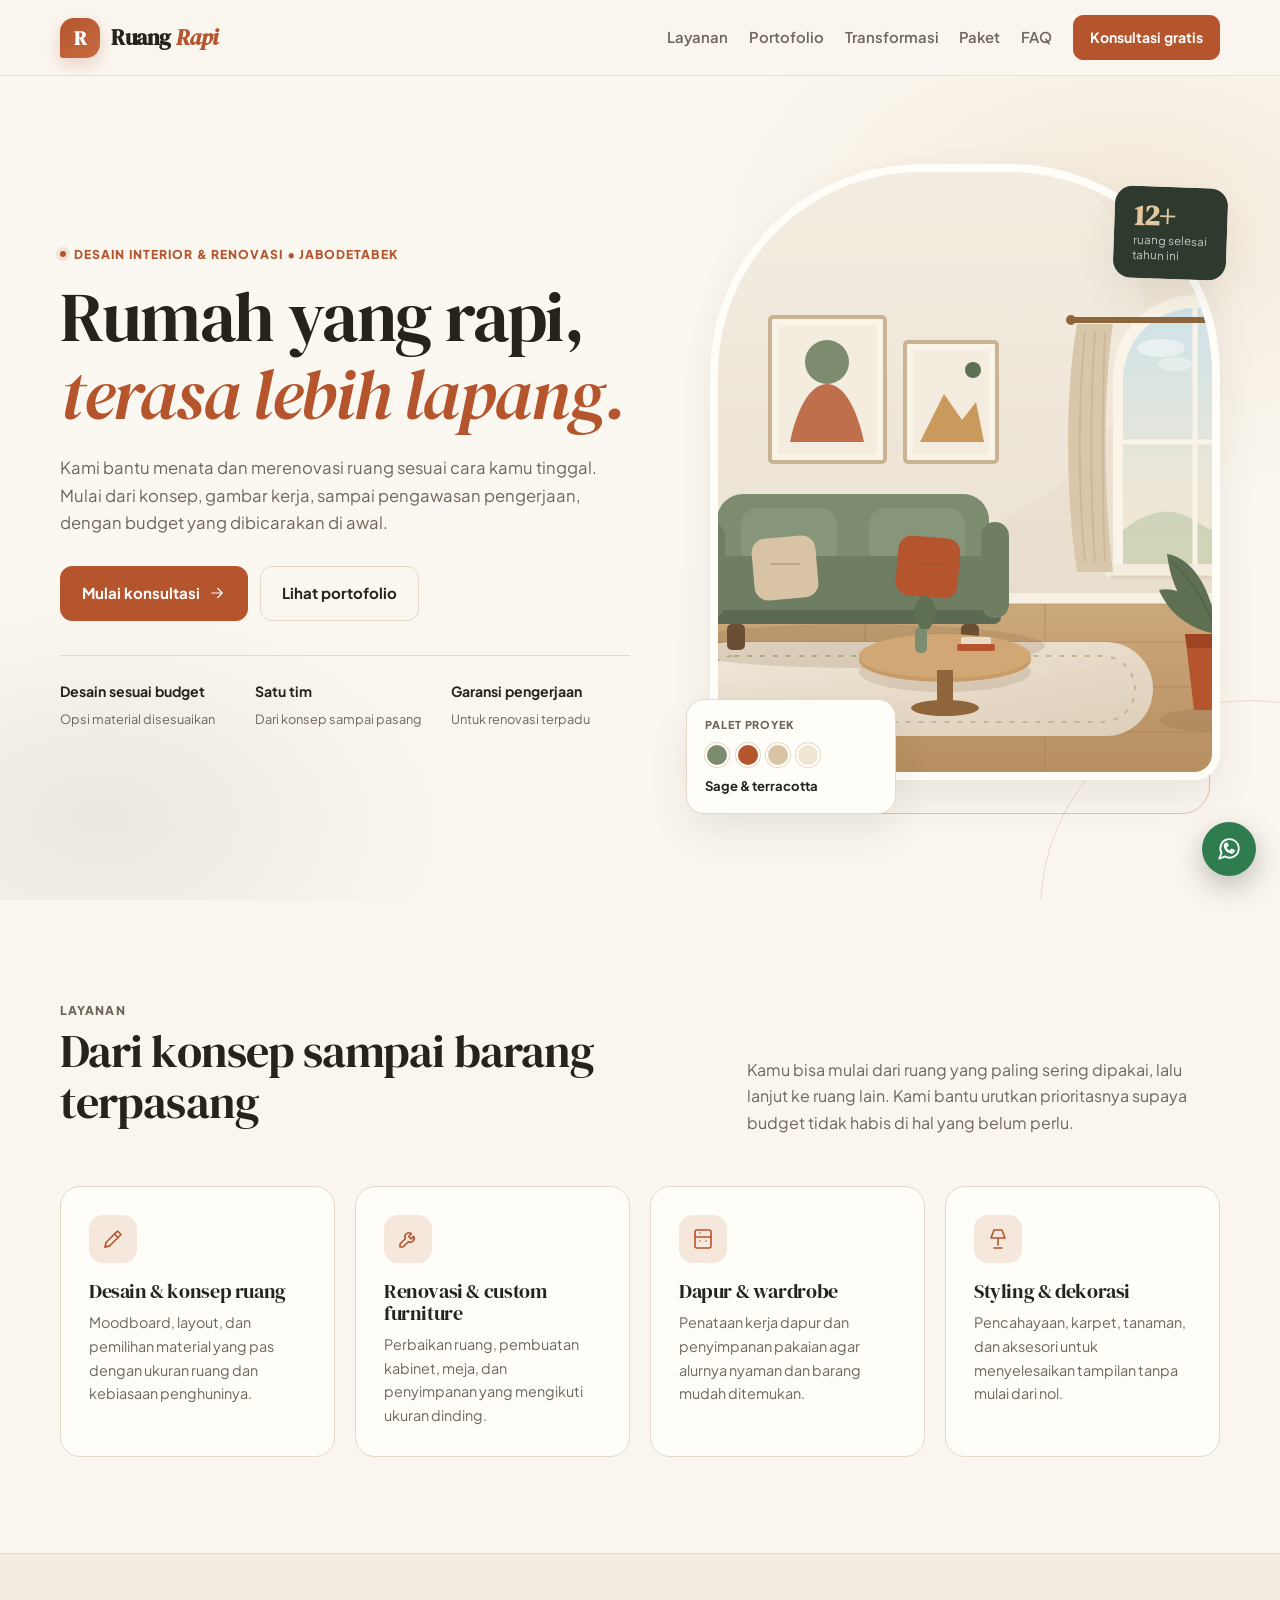
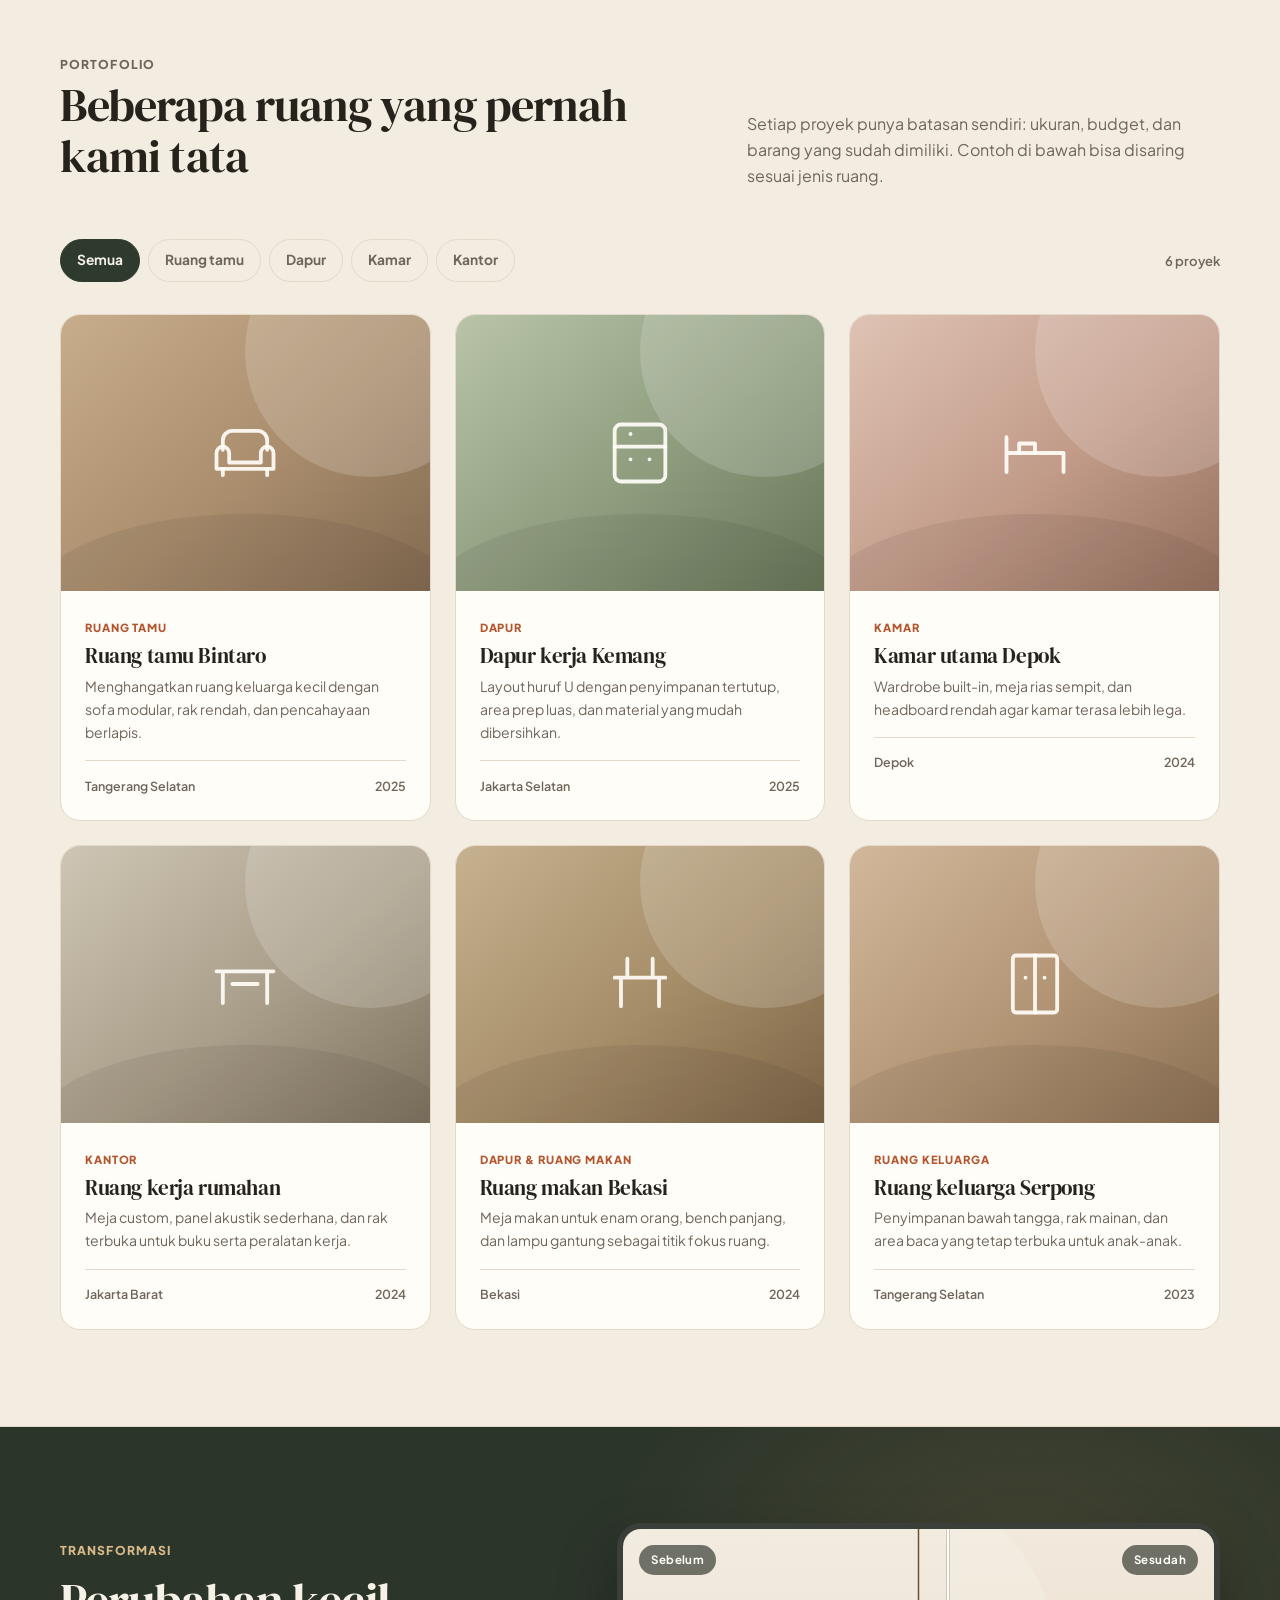
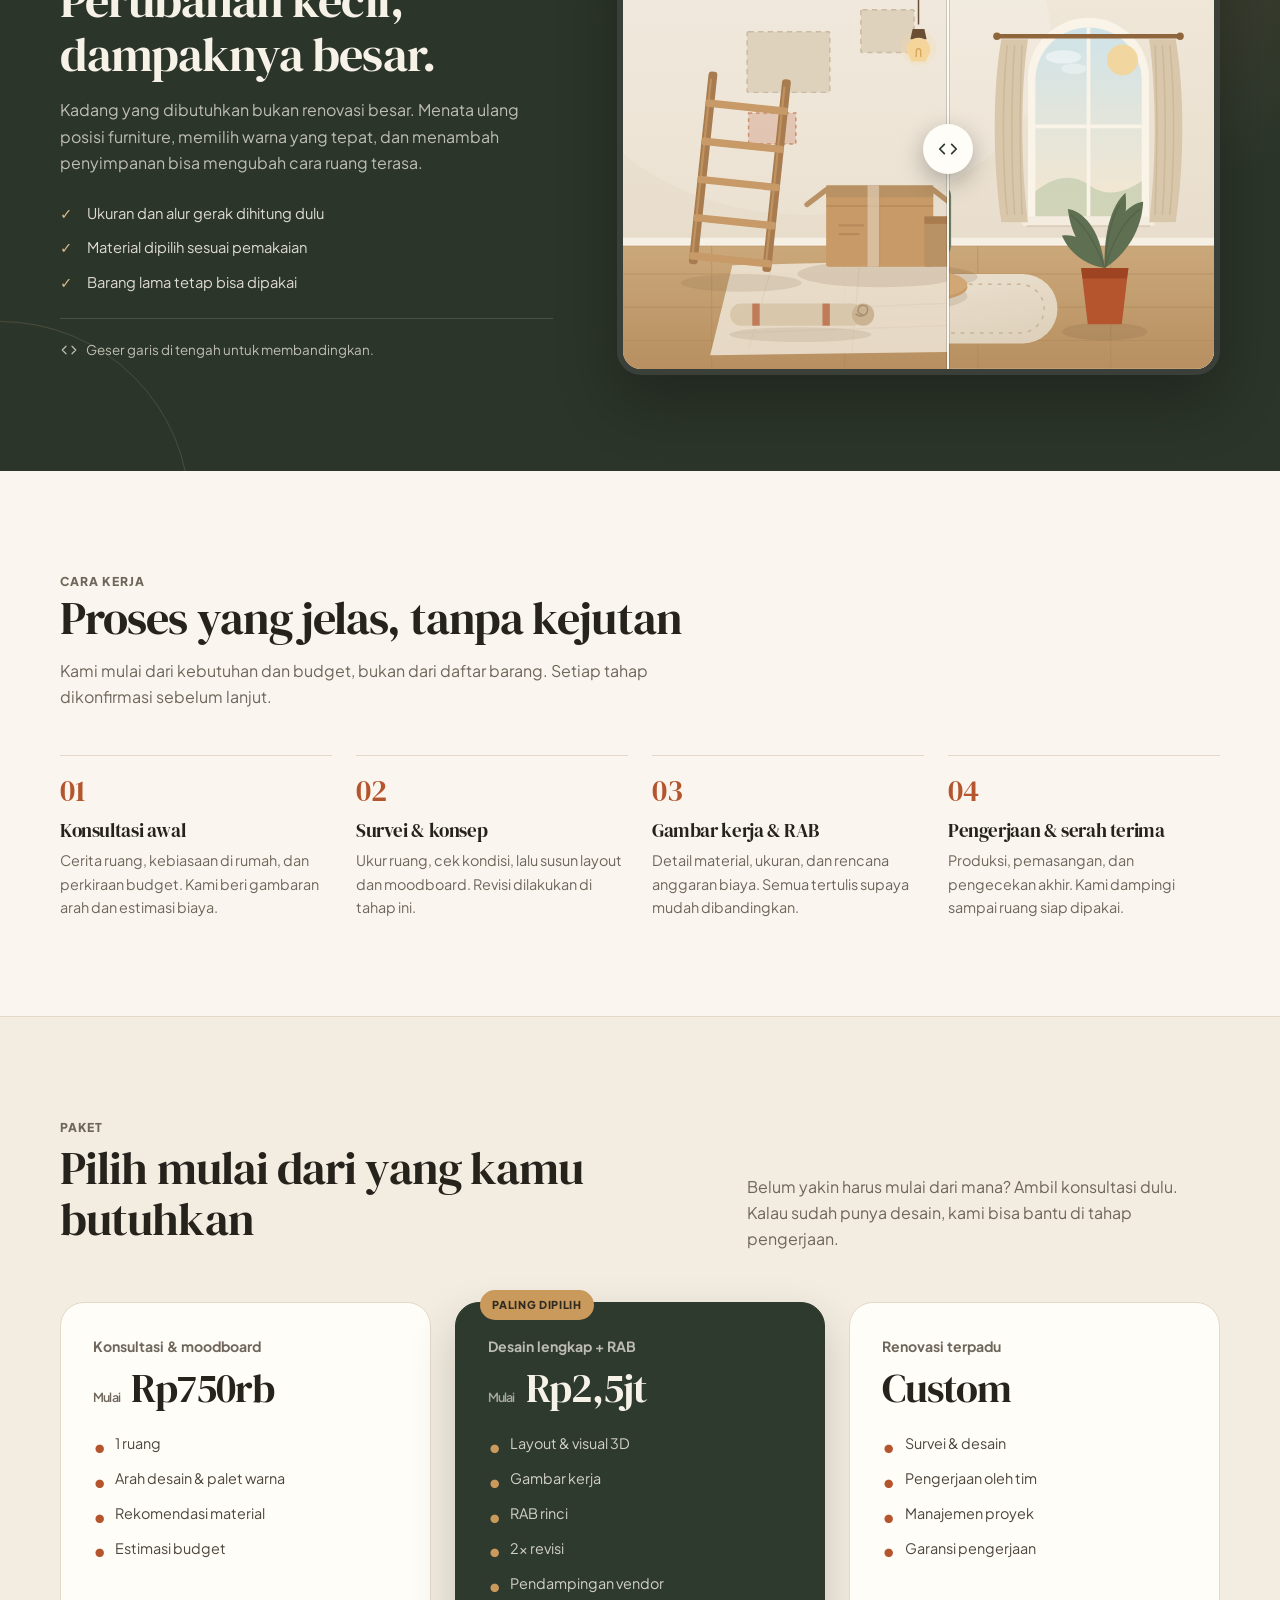
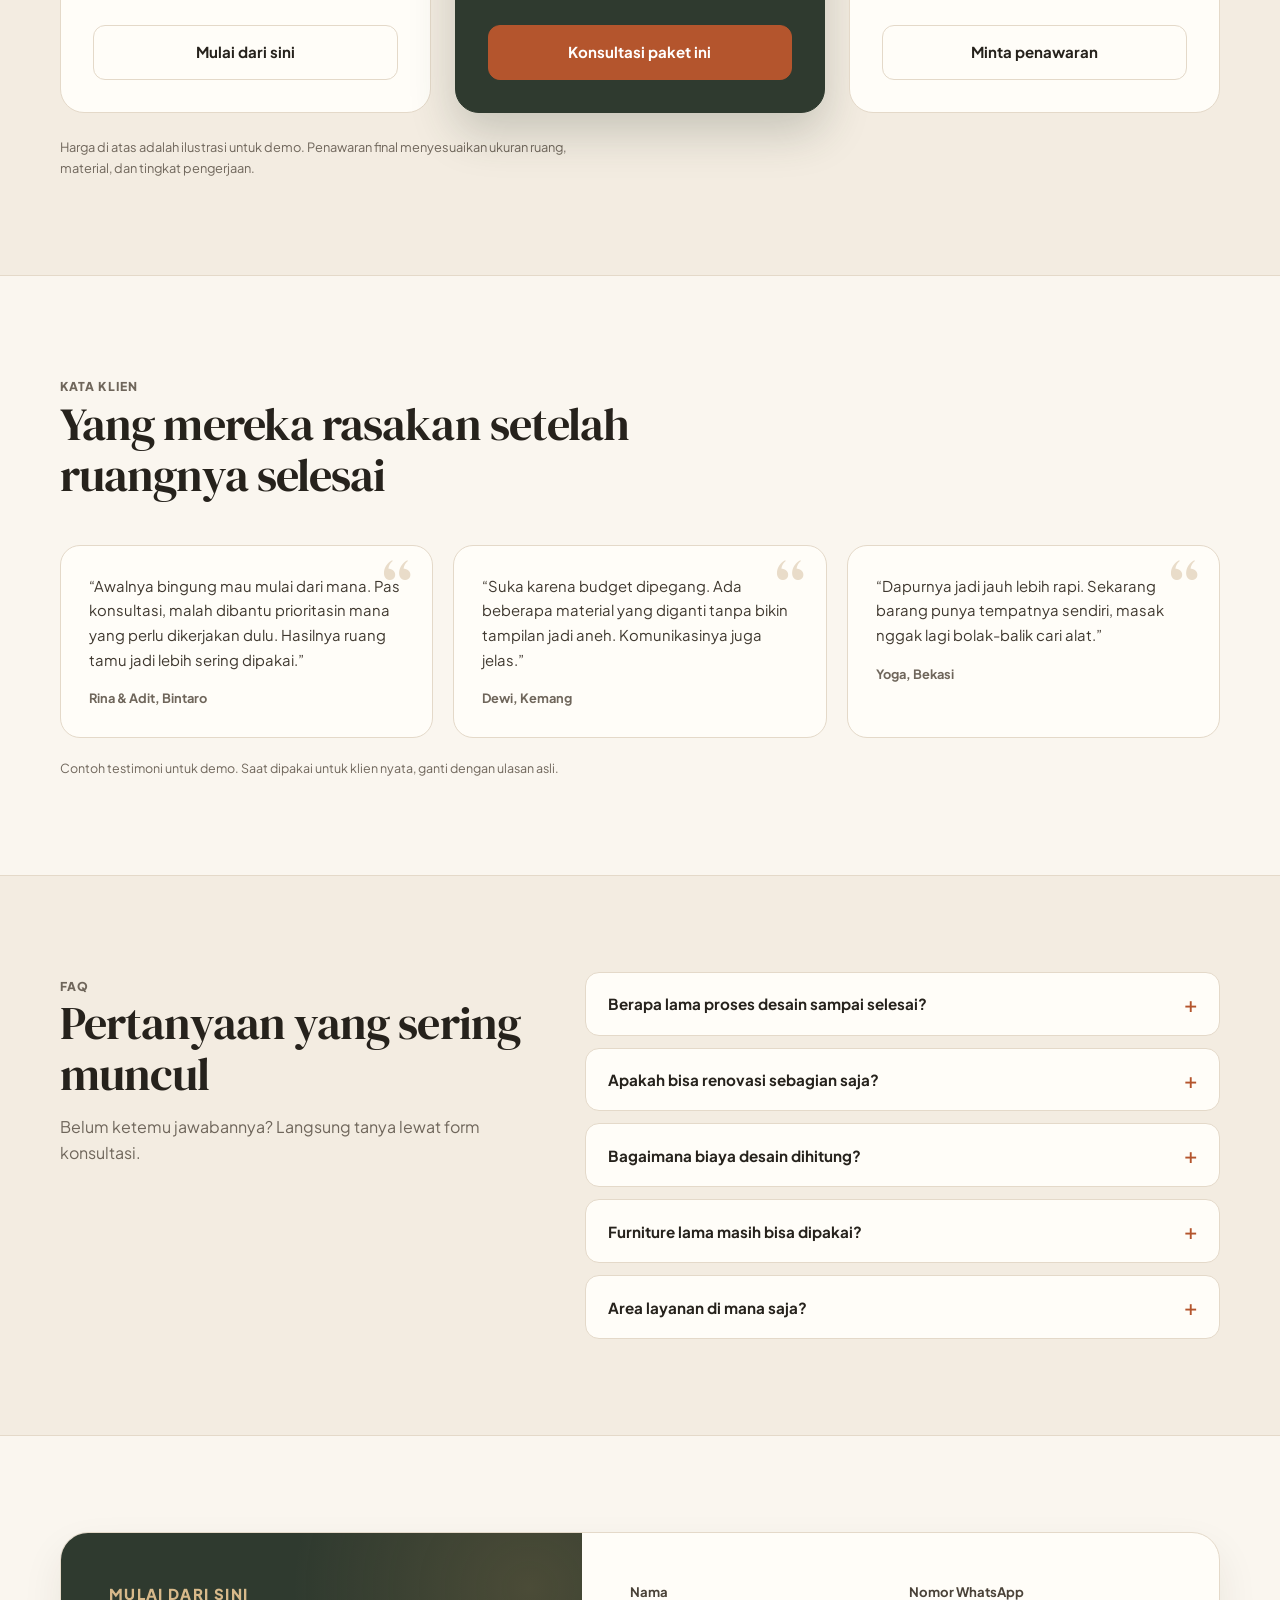
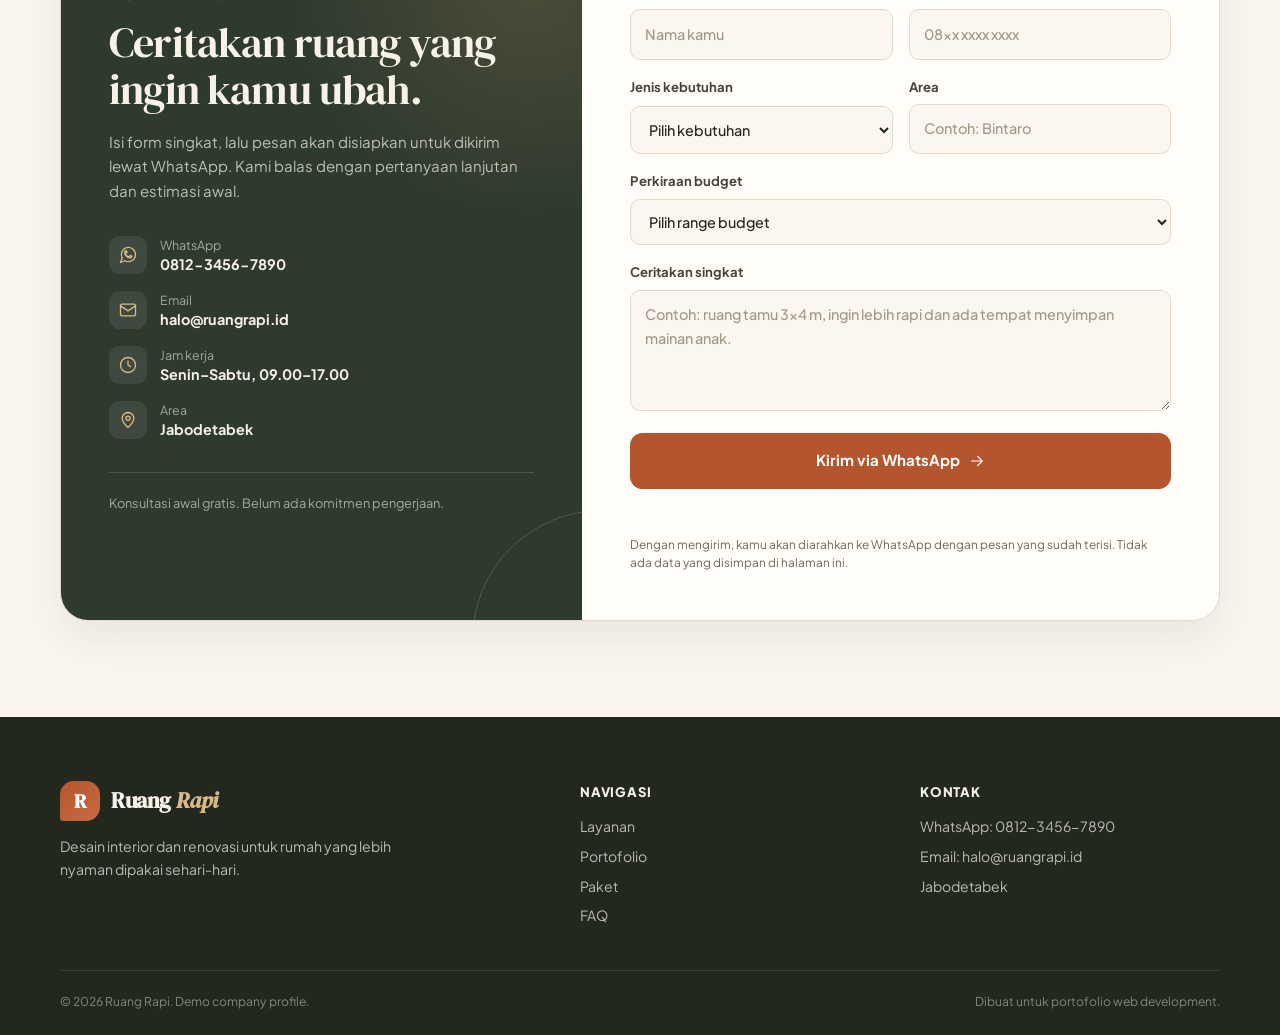
==== job2-web-landing-maintenance/workspace/demo-company-profile-ruang-rapi/index.html @ 632ae36e "Initial commit: job 1 & 2 workspace, demos, and cover assets" ====
<!DOCTYPE html>
<html lang="id">
<head>
  <meta charset="UTF-8">
  <meta name="viewport" content="width=device-width, initial-scale=1.0">
  <title>Ruang Rapi | Desain Interior & Renovasi Rumah</title>
  <meta name="description" content="Jasa desain interior dan renovasi rumah di Jabodetabek. Mulai dari konsep, gambar kerja, RAB, sampai pengerjaan dan styling. Konsultasi awal gratis.">
  <meta property="og:title" content="Ruang Rapi | Desain Interior & Renovasi">
  <meta property="og:description" content="Menata dan merenovasi ruang sesuai cara kamu tinggal. Konsultasi awal gratis.">
  <meta property="og:type" content="website">
  <meta name="theme-color" content="#faf6ef">
  <link rel="icon" href="assets/favicon.svg" type="image/svg+xml">
  <link rel="preconnect" href="https://fonts.googleapis.com">
  <link rel="preconnect" href="https://fonts.gstatic.com" crossorigin>
  <link href="https://fonts.googleapis.com/css2?family=DM+Serif+Display:ital@0;1&family=Plus+Jakarta+Sans:wght@400;500;600;700;800&display=swap" rel="stylesheet">
  <link rel="stylesheet" href="css/styles.css">
  <script>
    document.documentElement.classList.add('js');
    window.setTimeout(function () {
      if (!document.documentElement.classList.contains('reveal-ready')) {
        document.documentElement.classList.remove('js');
      }
    }, 3000);
  </script>
</head>
<body>
  <svg class="svg-sprite" xmlns="http://www.w3.org/2000/svg" aria-hidden="true">
    <symbol id="i-design" viewBox="0 0 24 24">
      <path d="M4 20l4.5-1L20 7.5 16.5 4 5 15.5 4 20z"/>
      <path d="M13.5 7l3.5 3.5M4 20l4.5-1"/>
    </symbol>
    <symbol id="i-renovate" viewBox="0 0 24 24">
      <path d="M14.7 6.3a4 4 0 0 0-5.4 5.4L4 17v3h3l5.3-5.3a4 4 0 0 0 5.4-5.4l-2.6 2.6-2.4-2.4 2.6-2.6z"/>
    </symbol>
    <symbol id="i-kitchen" viewBox="0 0 24 24">
      <rect x="4" y="3" width="16" height="18" rx="2"/>
      <path d="M4 10h16M9 6h.01M9 14h.01M15 14h.01"/>
    </symbol>
    <symbol id="i-styling" viewBox="0 0 24 24">
      <path d="M8 3h8l3 8H5l3-8zM12 11v7M8 21h8"/>
    </symbol>
    <symbol id="i-sofa" viewBox="0 0 24 24">
      <path d="M5 11V8a3 3 0 0 1 3-3h8a3 3 0 0 1 3 3v3"/>
      <path d="M3 12a2 2 0 0 1 4 0v3h10v-3a2 2 0 0 1 4 0v5H3v-5z"/>
      <path d="M5 17v2M19 17v2"/>
    </symbol>
    <symbol id="i-bed" viewBox="0 0 24 24">
      <path d="M3 18V7M3 12h18v6M21 18v-4"/>
      <path d="M7 12V9h5v3"/>
    </symbol>
    <symbol id="i-desk" viewBox="0 0 24 24">
      <path d="M3 8h18M5 8v10M19 8v10M8 12h8"/>
    </symbol>
    <symbol id="i-dining" viewBox="0 0 24 24">
      <path d="M4 10h16M6 10v9M18 10v9M8 4v6M16 4v6"/>
    </symbol>
    <symbol id="i-wardrobe" viewBox="0 0 24 24">
      <rect x="5" y="3" width="14" height="18" rx="1"/>
      <path d="M12 3v18M9 10h.01M15 10h.01"/>
    </symbol>
    <symbol id="i-arrow" viewBox="0 0 24 24">
      <path d="M5 12h14M13 6l6 6-6 6"/>
    </symbol>
    <symbol id="i-check" viewBox="0 0 24 24">
      <path d="M5 13l4 4L19 7"/>
    </symbol>
    <symbol id="i-wa" viewBox="0 0 24 24">
      <path d="M21 11.5a8.5 8.5 0 0 1-12.6 7.4L3 21l2.1-5.4A8.5 8.5 0 1 1 21 11.5z"/>
      <path d="M8.4 9.2c.4 2.6 2.4 4.6 5 5l1.2-1.7 2.1 1.1c-.5 1.5-1.6 2.1-3.1 1.7-2.7-.6-4.9-2.8-5.5-5.5-.4-1.5.2-2.6 1.7-3.1l1.1 2.1-1.7 1.2z"/>
    </symbol>
    <symbol id="i-mail" viewBox="0 0 24 24">
      <rect x="3" y="5" width="18" height="14" rx="2"/>
      <path d="M3 7l9 6 9-6"/>
    </symbol>
    <symbol id="i-clock" viewBox="0 0 24 24">
      <circle cx="12" cy="12" r="9"/>
      <path d="M12 7v5l3 2"/>
    </symbol>
    <symbol id="i-pin" viewBox="0 0 24 24">
      <path d="M12 21s7-6.2 7-11a7 7 0 1 0-14 0c0 4.8 7 11 7 11z"/>
      <circle cx="12" cy="10" r="2.5"/>
    </symbol>
    <symbol id="i-slider" viewBox="0 0 24 24">
      <path d="M8 7l-5 5 5 5M16 7l5 5-5 5"/>
    </symbol>
  </svg>

  <a class="skip-link" href="#beranda">Lewati ke konten</a>

  <header class="site-header">
    <div class="container nav">
      <a class="brand" href="#beranda" aria-label="Ruang Rapi">
        <span class="brand-mark">R</span>
        <span class="brand-name">Ruang <em>Rapi</em></span>
      </a>
      <button class="menu-toggle" aria-expanded="false" aria-controls="nav-menu" aria-label="Buka menu">
        <span></span><span></span><span></span>
      </button>
      <nav id="nav-menu" class="nav-menu">
        <a href="#layanan">Layanan</a>
        <a href="#portofolio">Portofolio</a>
        <a href="#transformasi">Transformasi</a>
        <a href="#paket">Paket</a>
        <a href="#faq">FAQ</a>
        <a class="btn btn-sm" href="#konsultasi">Konsultasi gratis</a>
      </nav>
    </div>
  </header>

  <main id="beranda">
    <section class="hero">
      <div class="container hero-grid">
        <div class="hero-copy reveal">
          <p class="eyebrow"><span class="dot"></span> Desain interior & renovasi • Jabodetabek</p>
          <h1>Rumah yang rapi,<br><em>terasa lebih lapang.</em></h1>
          <p class="lead">Kami bantu menata dan merenovasi ruang sesuai cara kamu tinggal. Mulai dari konsep, gambar kerja, sampai pengawasan pengerjaan, dengan budget yang dibicarakan di awal.</p>
          <div class="hero-actions">
            <a class="btn" href="#konsultasi">Mulai konsultasi <svg class="btn-icon" aria-hidden="true"><use href="#i-arrow"/></svg></a>
            <a class="btn btn-ghost" href="#portofolio">Lihat portofolio</a>
          </div>
          <ul class="trust-row">
            <li><strong>Desain sesuai budget</strong><span>Opsi material disesuaikan</span></li>
            <li><strong>Satu tim</strong><span>Dari konsep sampai pasang</span></li>
            <li><strong>Garansi pengerjaan</strong><span>Untuk renovasi terpadu</span></li>
          </ul>
        </div>

        <div class="hero-visual reveal">
          <div class="hero-frame">
            <img src="assets/after.svg" alt="Ilustrasi ruang tamu minimalis dengan sofa hijau, meja kayu, dan jendela lengkung" width="800" height="600">
          </div>
          <div class="swatch-card">
            <p class="mini-label">Palet proyek</p>
            <div class="swatches" aria-hidden="true">
              <span class="sw sw-sage"></span>
              <span class="sw sw-clay"></span>
              <span class="sw sw-sand"></span>
              <span class="sw sw-cream"></span>
            </div>
            <p class="swatch-name">Sage &amp; terracotta</p>
          </div>
          <div class="stat-card">
            <strong>12+</strong>
            <span>ruang selesai<br>tahun ini</span>
          </div>
        </div>
      </div>
    </section>

    <section id="layanan" class="section">
      <div class="container">
        <div class="section-head split">
          <div>
            <p class="eyebrow">Layanan</p>
            <h2>Dari konsep sampai barang terpasang</h2>
          </div>
          <p>Kamu bisa mulai dari ruang yang paling sering dipakai, lalu lanjut ke ruang lain. Kami bantu urutkan prioritasnya supaya budget tidak habis di hal yang belum perlu.</p>
        </div>
        <div class="cards-grid">
          <article class="card reveal">
            <span class="icon"><svg aria-hidden="true"><use href="#i-design"/></svg></span>
            <h3>Desain &amp; konsep ruang</h3>
            <p>Moodboard, layout, dan pemilihan material yang pas dengan ukuran ruang dan kebiasaan penghuninya.</p>
          </article>
          <article class="card reveal">
            <span class="icon"><svg aria-hidden="true"><use href="#i-renovate"/></svg></span>
            <h3>Renovasi &amp; custom furniture</h3>
            <p>Perbaikan ruang, pembuatan kabinet, meja, dan penyimpanan yang mengikuti ukuran dinding.</p>
          </article>
          <article class="card reveal">
            <span class="icon"><svg aria-hidden="true"><use href="#i-kitchen"/></svg></span>
            <h3>Dapur &amp; wardrobe</h3>
            <p>Penataan kerja dapur dan penyimpanan pakaian agar alurnya nyaman dan barang mudah ditemukan.</p>
          </article>
          <article class="card reveal">
            <span class="icon"><svg aria-hidden="true"><use href="#i-styling"/></svg></span>
            <h3>Styling &amp; dekorasi</h3>
            <p>Pencahayaan, karpet, tanaman, dan aksesori untuk menyelesaikan tampilan tanpa mulai dari nol.</p>
          </article>
        </div>
      </div>
    </section>

    <section id="portofolio" class="section section-alt">
      <div class="container">
        <div class="section-head split">
          <div>
            <p class="eyebrow">Portofolio</p>
            <h2>Beberapa ruang yang pernah kami tata</h2>
          </div>
          <p>Setiap proyek punya batasan sendiri: ukuran, budget, dan barang yang sudah dimiliki. Contoh di bawah bisa disaring sesuai jenis ruang.</p>
        </div>

        <div class="filter-row" role="group" aria-label="Filter portofolio">
          <div class="filter-buttons">
            <button class="filter-btn is-active" type="button" data-filter="all" aria-pressed="true">Semua</button>
            <button class="filter-btn" type="button" data-filter="tamu" aria-pressed="false">Ruang tamu</button>
            <button class="filter-btn" type="button" data-filter="dapur" aria-pressed="false">Dapur</button>
            <button class="filter-btn" type="button" data-filter="kamar" aria-pressed="false">Kamar</button>
            <button class="filter-btn" type="button" data-filter="kantor" aria-pressed="false">Kantor</button>
          </div>
          <span class="filter-count" aria-live="polite">6 proyek</span>
        </div>

        <div class="project-grid" id="project-grid">
          <article class="project reveal" data-category="tamu">
            <div class="project-media thumb-tamu">
              <svg class="project-icon" aria-hidden="true"><use href="#i-sofa"/></svg>
            </div>
            <div class="project-body">
              <span class="project-tag">Ruang tamu</span>
              <h3>Ruang tamu Bintaro</h3>
              <p>Menghangatkan ruang keluarga kecil dengan sofa modular, rak rendah, dan pencahayaan berlapis.</p>
              <div class="project-meta"><span>Tangerang Selatan</span><span>2025</span></div>
            </div>
          </article>

          <article class="project reveal" data-category="dapur">
            <div class="project-media thumb-dapur">
              <svg class="project-icon" aria-hidden="true"><use href="#i-kitchen"/></svg>
            </div>
            <div class="project-body">
              <span class="project-tag">Dapur</span>
              <h3>Dapur kerja Kemang</h3>
              <p>Layout huruf U dengan penyimpanan tertutup, area prep luas, dan material yang mudah dibersihkan.</p>
              <div class="project-meta"><span>Jakarta Selatan</span><span>2025</span></div>
            </div>
          </article>

          <article class="project reveal" data-category="kamar">
            <div class="project-media thumb-kamar">
              <svg class="project-icon" aria-hidden="true"><use href="#i-bed"/></svg>
            </div>
            <div class="project-body">
              <span class="project-tag">Kamar</span>
              <h3>Kamar utama Depok</h3>
              <p>Wardrobe built-in, meja rias sempit, dan headboard rendah agar kamar terasa lebih lega.</p>
              <div class="project-meta"><span>Depok</span><span>2024</span></div>
            </div>
          </article>

          <article class="project reveal" data-category="kantor">
            <div class="project-media thumb-kantor">
              <svg class="project-icon" aria-hidden="true"><use href="#i-desk"/></svg>
            </div>
            <div class="project-body">
              <span class="project-tag">Kantor</span>
              <h3>Ruang kerja rumahan</h3>
              <p>Meja custom, panel akustik sederhana, dan rak terbuka untuk buku serta peralatan kerja.</p>
              <div class="project-meta"><span>Jakarta Barat</span><span>2024</span></div>
            </div>
          </article>

          <article class="project reveal" data-category="dapur">
            <div class="project-media thumb-dapur-alt">
              <svg class="project-icon" aria-hidden="true"><use href="#i-dining"/></svg>
            </div>
            <div class="project-body">
              <span class="project-tag">Dapur &amp; ruang makan</span>
              <h3>Ruang makan Bekasi</h3>
              <p>Meja makan untuk enam orang, bench panjang, dan lampu gantung sebagai titik fokus ruang.</p>
              <div class="project-meta"><span>Bekasi</span><span>2024</span></div>
            </div>
          </article>

          <article class="project reveal" data-category="tamu">
            <div class="project-media thumb-tamu-alt">
              <svg class="project-icon" aria-hidden="true"><use href="#i-wardrobe"/></svg>
            </div>
            <div class="project-body">
              <span class="project-tag">Ruang keluarga</span>
              <h3>Ruang keluarga Serpong</h3>
              <p>Penyimpanan bawah tangga, rak mainan, dan area baca yang tetap terbuka untuk anak-anak.</p>
              <div class="project-meta"><span>Tangerang Selatan</span><span>2023</span></div>
            </div>
          </article>
        </div>
      </div>
    </section>

    <section id="transformasi" class="section section-dark">
      <div class="container ba-grid">
        <div class="ba-copy reveal">
          <p class="eyebrow light">Transformasi</p>
          <h2>Perubahan kecil,<br>dampaknya besar.</h2>
          <p>Kadang yang dibutuhkan bukan renovasi besar. Menata ulang posisi furniture, memilih warna yang tepat, dan menambah penyimpanan bisa mengubah cara ruang terasa.</p>
          <ul class="check-list">
            <li>Ukuran dan alur gerak dihitung dulu</li>
            <li>Material dipilih sesuai pemakaian</li>
            <li>Barang lama tetap bisa dipakai</li>
          </ul>
          <p class="ba-hint"><svg aria-hidden="true"><use href="#i-slider"/></svg> Geser garis di tengah untuk membandingkan.</p>
        </div>

        <div class="ba-slider reveal" id="ba-slider" style="--pos: 55%;">
          <img class="ba-img" src="assets/before.svg" alt="Ruang sebelum ditata: dinding belum rapi, ada tangga dan kardus" width="800" height="600">
          <img class="ba-img ba-after" src="assets/after.svg" alt="Ruang setelah ditata: sofa hijau, meja kayu, tanaman, dan dekorasi dinding" width="800" height="600">
          <span class="ba-tag ba-tag-before">Sebelum</span>
          <span class="ba-tag ba-tag-after">Sesudah</span>
          <span class="ba-line" aria-hidden="true"></span>
          <button class="ba-handle" id="ba-handle" type="button" role="slider" aria-label="Perbandingan sebelum dan sesudah" aria-orientation="horizontal" aria-valuemin="0" aria-valuemax="100" aria-valuenow="55" aria-valuetext="Menampilkan 55% bagian sesudah">
            <svg aria-hidden="true"><use href="#i-slider"/></svg>
          </button>
        </div>
      </div>
    </section>

    <section id="proses" class="section">
      <div class="container">
        <div class="section-head">
          <p class="eyebrow">Cara kerja</p>
          <h2>Proses yang jelas, tanpa kejutan</h2>
          <p>Kami mulai dari kebutuhan dan budget, bukan dari daftar barang. Setiap tahap dikonfirmasi sebelum lanjut.</p>
        </div>
        <div class="steps">
          <div class="step reveal">
            <span class="step-num">01</span>
            <h3>Konsultasi awal</h3>
            <p>Cerita ruang, kebiasaan di rumah, dan perkiraan budget. Kami beri gambaran arah dan estimasi biaya.</p>
          </div>
          <div class="step reveal">
            <span class="step-num">02</span>
            <h3>Survei &amp; konsep</h3>
            <p>Ukur ruang, cek kondisi, lalu susun layout dan moodboard. Revisi dilakukan di tahap ini.</p>
          </div>
          <div class="step reveal">
            <span class="step-num">03</span>
            <h3>Gambar kerja &amp; RAB</h3>
            <p>Detail material, ukuran, dan rencana anggaran biaya. Semua tertulis supaya mudah dibandingkan.</p>
          </div>
          <div class="step reveal">
            <span class="step-num">04</span>
            <h3>Pengerjaan &amp; serah terima</h3>
            <p>Produksi, pemasangan, dan pengecekan akhir. Kami dampingi sampai ruang siap dipakai.</p>
          </div>
        </div>
      </div>
    </section>

    <section id="paket" class="section section-alt">
      <div class="container">
        <div class="section-head split">
          <div>
            <p class="eyebrow">Paket</p>
            <h2>Pilih mulai dari yang kamu butuhkan</h2>
          </div>
          <p>Belum yakin harus mulai dari mana? Ambil konsultasi dulu. Kalau sudah punya desain, kami bisa bantu di tahap pengerjaan.</p>
        </div>
        <div class="pricing-grid">
          <article class="price-card reveal">
            <p class="price-name">Konsultasi &amp; moodboard</p>
            <p class="price"><span>Mulai</span> Rp750rb</p>
            <ul>
              <li>1 ruang</li>
              <li>Arah desain &amp; palet warna</li>
              <li>Rekomendasi material</li>
              <li>Estimasi budget</li>
            </ul>
            <a class="btn btn-ghost btn-block" href="#konsultasi">Mulai dari sini</a>
          </article>

          <article class="price-card featured reveal">
            <p class="badge">Paling dipilih</p>
            <p class="price-name">Desain lengkap + RAB</p>
            <p class="price"><span>Mulai</span> Rp2,5jt</p>
            <ul>
              <li>Layout &amp; visual 3D</li>
              <li>Gambar kerja</li>
              <li>RAB rinci</li>
              <li>2x revisi</li>
              <li>Pendampingan vendor</li>
            </ul>
            <a class="btn btn-block" href="#konsultasi">Konsultasi paket ini</a>
          </article>

          <article class="price-card reveal">
            <p class="price-name">Renovasi terpadu</p>
            <p class="price">Custom</p>
            <ul>
              <li>Survei &amp; desain</li>
              <li>Pengerjaan oleh tim</li>
              <li>Manajemen proyek</li>
              <li>Garansi pengerjaan</li>
            </ul>
            <a class="btn btn-ghost btn-block" href="#konsultasi">Minta penawaran</a>
          </article>
        </div>
        <p class="pricing-note">Harga di atas adalah ilustrasi untuk demo. Penawaran final menyesuaikan ukuran ruang, material, dan tingkat pengerjaan.</p>
      </div>
    </section>

    <section class="section">
      <div class="container">
        <div class="section-head">
          <p class="eyebrow">Kata klien</p>
          <h2>Yang mereka rasakan setelah ruangnya selesai</h2>
        </div>
        <div class="quotes">
          <blockquote class="quote reveal">
            <p>“Awalnya bingung mau mulai dari mana. Pas konsultasi, malah dibantu prioritasin mana yang perlu dikerjakan dulu. Hasilnya ruang tamu jadi lebih sering dipakai.”</p>
            <footer>Rina &amp; Adit, Bintaro</footer>
          </blockquote>
          <blockquote class="quote reveal">
            <p>“Suka karena budget dipegang. Ada beberapa material yang diganti tanpa bikin tampilan jadi aneh. Komunikasinya juga jelas.”</p>
            <footer>Dewi, Kemang</footer>
          </blockquote>
          <blockquote class="quote reveal">
            <p>“Dapurnya jadi jauh lebih rapi. Sekarang barang punya tempatnya sendiri, masak nggak lagi bolak-balik cari alat.”</p>
            <footer>Yoga, Bekasi</footer>
          </blockquote>
        </div>
        <p class="demo-note">Contoh testimoni untuk demo. Saat dipakai untuk klien nyata, ganti dengan ulasan asli.</p>
      </div>
    </section>

    <section id="faq" class="section section-alt">
      <div class="container faq-layout">
        <div class="section-head left">
          <p class="eyebrow">FAQ</p>
          <h2>Pertanyaan yang sering muncul</h2>
          <p>Belum ketemu jawabannya? Langsung tanya lewat form konsultasi.</p>
        </div>
        <div class="faq-list">
          <details class="faq-item">
            <summary>Berapa lama proses desain sampai selesai?</summary>
            <p>Untuk satu ruang, konsep dan moodboard biasanya 5–7 hari kerja. Gambar kerja dan RAB sekitar 2–3 minggu, tergantung kompleksitas dan kecepatan revisi.</p>
          </details>
          <details class="faq-item">
            <summary>Apakah bisa renovasi sebagian saja?</summary>
            <p>Bisa. Banyak klien mulai dari satu ruang atau satu area, misalnya dapur atau kamar utama. Kami bantu batasi scope supaya pengerjaan tetap terkendali.</p>
          </details>
          <details class="faq-item">
            <summary>Bagaimana biaya desain dihitung?</summary>
            <p>Untuk demo ini, paket desain dimulai dari harga tetap per ruang. Untuk proyek renovasi, penawaran dihitung dari volume pekerjaan dan material yang dipilih.</p>
          </details>
          <details class="faq-item">
            <summary>Furniture lama masih bisa dipakai?</summary>
            <p>Bisa. Kami akan cek ukuran dan kondisinya. Kalau masih layak, barang lama bisa jadi bagian dari desain atau dipindahkan ke ruang lain.</p>
          </details>
          <details class="faq-item">
            <summary>Area layanan di mana saja?</summary>
            <p>Untuk demo: Jabodetabek. Untuk proyek di luar area tersebut, bisa didiskusikan tergantung ukuran dan jadwal pengerjaan.</p>
          </details>
        </div>
      </div>
    </section>

    <section id="konsultasi" class="section">
      <div class="container">
        <div class="contact-card">
          <div class="contact-info">
            <p class="eyebrow light">Mulai dari sini</p>
            <h2>Ceritakan ruang yang ingin kamu ubah.</h2>
            <p>Isi form singkat, lalu pesan akan disiapkan untuk dikirim lewat WhatsApp. Kami balas dengan pertanyaan lanjutan dan estimasi awal.</p>
            <ul class="contact-list">
              <li><svg aria-hidden="true"><use href="#i-wa"/></svg><span>WhatsApp<br><strong>0812-3456-7890</strong></span></li>
              <li><svg aria-hidden="true"><use href="#i-mail"/></svg><span>Email<br><strong>halo@ruangrapi.id</strong></span></li>
              <li><svg aria-hidden="true"><use href="#i-clock"/></svg><span>Jam kerja<br><strong>Senin–Sabtu, 09.00–17.00</strong></span></li>
              <li><svg aria-hidden="true"><use href="#i-pin"/></svg><span>Area<br><strong>Jabodetabek</strong></span></li>
            </ul>
            <p class="contact-promise">Konsultasi awal gratis. Belum ada komitmen pengerjaan.</p>
          </div>

          <form class="contact-form" id="consult-form">
            <div class="form-row">
              <label>Nama
                <input type="text" name="nama" placeholder="Nama kamu" autocomplete="name" required>
              </label>
              <label>Nomor WhatsApp
                <input type="tel" name="wa" placeholder="08xx xxxx xxxx" autocomplete="tel" inputmode="tel" required>
              </label>
            </div>
            <div class="form-row">
              <label>Jenis kebutuhan
                <select name="layanan" required>
                  <option value="">Pilih kebutuhan</option>
                  <option>Desain &amp; konsep ruang</option>
                  <option>Renovasi &amp; custom furniture</option>
                  <option>Dapur &amp; wardrobe</option>
                  <option>Styling &amp; dekorasi</option>
                  <option>Belum tahu, mau konsultasi dulu</option>
                </select>
              </label>
              <label>Area
                <input type="text" name="area" placeholder="Contoh: Bintaro" required>
              </label>
            </div>
            <label>Perkiraan budget
              <select name="budget">
                <option value="">Pilih range budget</option>
                <option>Di bawah Rp 5 juta</option>
                <option>Rp 5–15 juta</option>
                <option>Rp 15–30 juta</option>
                <option>Di atas Rp 30 juta</option>
                <option>Belum ditentukan</option>
              </select>
            </label>
            <label>Ceritakan singkat
              <textarea name="pesan" rows="4" placeholder="Contoh: ruang tamu 3x4 m, ingin lebih rapi dan ada tempat menyimpan mainan anak."></textarea>
            </label>
            <button class="btn btn-block" type="submit">Kirim via WhatsApp <svg class="btn-icon" aria-hidden="true"><use href="#i-arrow"/></svg></button>
            <p class="form-status" id="form-status" role="status" aria-live="polite"></p>
            <p class="form-note">Dengan mengirim, kamu akan diarahkan ke WhatsApp dengan pesan yang sudah terisi. Tidak ada data yang disimpan di halaman ini.</p>
          </form>
        </div>
      </div>
    </section>
  </main>

  <footer class="site-footer">
    <div class="container footer-grid">
      <div>
        <a class="brand footer-brand" href="#beranda">
          <span class="brand-mark">R</span>
          <span class="brand-name">Ruang <em>Rapi</em></span>
        </a>
        <p>Desain interior dan renovasi untuk rumah yang lebih nyaman dipakai sehari-hari.</p>
      </div>
      <div>
        <p class="footer-title">Navigasi</p>
        <a href="#layanan">Layanan</a>
        <a href="#portofolio">Portofolio</a>
        <a href="#paket">Paket</a>
        <a href="#faq">FAQ</a>
      </div>
      <div>
        <p class="footer-title">Kontak</p>
        <p>WhatsApp: 0812-3456-7890</p>
        <p>Email: halo@ruangrapi.id</p>
        <p>Jabodetabek</p>
      </div>
    </div>
    <div class="container footer-bottom">
      <p>© 2026 Ruang Rapi. Demo company profile.</p>
      <p>Dibuat untuk portofolio web development.</p>
    </div>
  </footer>

  <a class="wa-float" href="https://wa.me/6281234567890?text=Halo%20Ruang%20Rapi%2C%20saya%20ingin%20konsultasi%20soal%20ruang%20di%20rumah." target="_blank" rel="noopener" aria-label="Chat WhatsApp Ruang Rapi">
    <svg aria-hidden="true"><use href="#i-wa"/></svg>
  </a>

  <script src="js/main.js"></script>
</body>
</html>
---- job2-web-landing-maintenance/workspace/demo-company-profile-ruang-rapi/css/styles.css ----
:root {
  --bg: #faf6ef;
  --bg-alt: #f3ece1;
  --surface: #fffdf8;
  --surface-2: #fbf7f0;
  --ink: #26221c;
  --muted: #6f665b;
  --line: #e4d9c9;
  --primary: #b4552d;
  --primary-dark: #94401f;
  --primary-soft: #f6e7dd;
  --sage: #5f6f52;
  --sage-dark: #2f3a2f;
  --sand: #e9dcc9;
  --gold: #c99a5b;
  --shadow: 0 18px 40px rgba(56, 43, 28, 0.08);
  --shadow-soft: 0 8px 24px rgba(56, 43, 28, 0.06);
  --radius: 20px;
}

*,
*::before,
*::after { box-sizing: border-box; }

html {
  scroll-behavior: smooth;
  scroll-padding-top: 90px;
}

body {
  margin: 0;
  font-family: "Plus Jakarta Sans", system-ui, -apple-system, sans-serif;
  color: var(--ink);
  background: var(--bg);
  line-height: 1.65;
  -webkit-font-smoothing: antialiased;
}

img { max-width: 100%; display: block; }
a { color: inherit; text-decoration: none; }
p, h1, h2, h3 { margin-top: 0; }
button, input, select, textarea { font: inherit; }
::selection { background: var(--primary-soft); color: var(--primary-dark); }

h1, h2, h3 {
  font-family: "DM Serif Display", Georgia, serif;
  font-weight: 400;
  line-height: 1.12;
  letter-spacing: -0.02em;
}

.container { width: min(1160px, calc(100% - 2.5rem)); margin-inline: auto; }
.section { padding: 6rem 0; }
.section-alt {
  background: var(--bg-alt);
  border-top: 1px solid var(--line);
  border-bottom: 1px solid var(--line);
}

.svg-sprite { position: absolute; width: 0; height: 0; overflow: hidden; }
.icon svg,
.project-icon,
.contact-list svg,
.ba-hint svg,
.ba-handle svg,
.wa-float svg,
.btn-icon {
  fill: none;
  stroke: currentColor;
  stroke-width: 1.6;
  stroke-linecap: round;
  stroke-linejoin: round;
}

.skip-link {
  position: absolute;
  left: 1rem;
  top: -100px;
  z-index: 100;
  background: var(--sage-dark);
  color: #fff;
  padding: 0.7rem 1rem;
  border-radius: 8px;
  font-weight: 700;
}
.skip-link:focus { top: 1rem; }

a:focus-visible,
button:focus-visible,
input:focus-visible,
select:focus-visible,
textarea:focus-visible,
summary:focus-visible {
  outline: 3px solid rgba(180, 85, 45, 0.45);
  outline-offset: 3px;
}

/* Header */
.site-header {
  position: sticky;
  top: 0;
  z-index: 50;
  background: rgba(250, 246, 239, 0.86);
  backdrop-filter: blur(14px);
  border-bottom: 1px solid rgba(228, 217, 201, 0.65);
  transition: box-shadow 0.25s ease, background 0.25s ease;
}
.site-header.is-scrolled {
  background: rgba(250, 246, 239, 0.96);
  box-shadow: 0 6px 24px rgba(56, 43, 28, 0.07);
}
.nav {
  position: relative;
  display: flex;
  align-items: center;
  justify-content: space-between;
  gap: 1rem;
  padding: 0.95rem 0;
}
.brand { display: inline-flex; align-items: center; gap: 0.7rem; font-weight: 700; }
.brand-mark {
  width: 40px;
  height: 40px;
  display: grid;
  place-items: center;
  border-radius: 14px 14px 14px 3px;
  background: linear-gradient(140deg, var(--primary), #c86b42);
  color: #fff;
  font-family: "DM Serif Display", Georgia, serif;
  font-size: 1.25rem;
  line-height: 1;
  box-shadow: 0 6px 16px rgba(180, 85, 45, 0.24);
}
.brand-name {
  font-family: "DM Serif Display", Georgia, serif;
  font-size: 1.35rem;
  letter-spacing: -0.02em;
}
.brand-name em { color: var(--primary); font-style: italic; }
.nav-menu { display: flex; align-items: center; gap: 1.3rem; }
.nav-menu a:not(.btn) { color: var(--muted); font-weight: 600; font-size: 0.93rem; }
.nav-menu a:not(.btn):hover { color: var(--ink); }
.menu-toggle {
  display: none;
  width: 44px;
  height: 44px;
  padding: 10px;
  border: 1px solid var(--line);
  border-radius: 10px;
  background: var(--surface);
  cursor: pointer;
  flex-direction: column;
  justify-content: center;
  gap: 5px;
}
.menu-toggle span { display: block; height: 2px; border-radius: 2px; background: var(--ink); transition: 0.2s; }

/* Buttons */
.btn {
  display: inline-flex;
  align-items: center;
  justify-content: center;
  gap: 0.5rem;
  padding: 0.9rem 1.3rem;
  border: 1px solid var(--primary);
  border-radius: 12px;
  background: var(--primary);
  color: #fff;
  font-weight: 700;
  font-size: 0.94rem;
  cursor: pointer;
  transition: transform 0.2s ease, background 0.2s ease, border-color 0.2s ease, box-shadow 0.2s ease;
}
.btn:hover {
  background: var(--primary-dark);
  border-color: var(--primary-dark);
  transform: translateY(-1px);
  box-shadow: 0 8px 20px rgba(180, 85, 45, 0.2);
}
.btn-ghost { background: transparent; color: var(--ink); border-color: var(--line); }
.btn-ghost:hover { background: var(--surface); border-color: #cbbba5; color: var(--ink); box-shadow: var(--shadow-soft); }
.btn-sm { padding: 0.62rem 1rem; font-size: 0.88rem; border-radius: 10px; }
.btn-block { width: 100%; }
.btn-icon { width: 18px; height: 18px; }

/* Typography helpers */
.eyebrow {
  display: inline-flex;
  align-items: center;
  gap: 0.5rem;
  margin-bottom: 0.85rem;
  color: var(--primary);
  font-size: 0.76rem;
  font-weight: 800;
  letter-spacing: 0.09em;
  text-transform: uppercase;
}
.eyebrow .dot {
  width: 6px;
  height: 6px;
  border-radius: 50%;
  background: var(--primary);
  box-shadow: 0 0 0 4px rgba(180, 85, 45, 0.12);
}
.eyebrow.light { color: #d8b98a; }
.eyebrow.light .dot { background: #d8b98a; box-shadow: 0 0 0 4px rgba(216, 185, 138, 0.14); }
.section-head { max-width: 680px; margin-bottom: 2.75rem; }
.section-head h2 { font-size: clamp(1.9rem, 4vw, 2.85rem); margin-bottom: 0.85rem; }
.section-head p { color: var(--muted); margin-bottom: 0; }
.section-head.split {
  display: grid;
  grid-template-columns: 1.15fr 0.85fr;
  gap: 3rem;
  align-items: end;
  max-width: none;
}
.section-head.split p { padding-bottom: 0.35rem; }
.section-head.left { margin-bottom: 0; }

/* Hero */
.hero {
  position: relative;
  padding: 4.5rem 0 5rem;
  overflow: hidden;
  background:
    radial-gradient(ellipse 55% 55% at 88% 18%, rgba(201, 154, 91, 0.16), transparent 65%),
    radial-gradient(ellipse 45% 45% at 8% 90%, rgba(95, 111, 82, 0.1), transparent 60%),
    linear-gradient(180deg, #fbf8f2 0%, var(--bg) 100%);
}
.hero::before {
  content: "";
  position: absolute;
  width: 420px;
  height: 420px;
  right: -180px;
  bottom: -220px;
  border: 1px solid rgba(180, 85, 45, 0.18);
  border-radius: 50%;
}
.hero-grid {
  display: grid;
  grid-template-columns: 1.04fr 0.96fr;
  gap: 4rem;
  align-items: center;
  position: relative;
}
.hero h1 {
  font-size: clamp(2.7rem, 5.8vw, 4.4rem);
  margin-bottom: 1.2rem;
}
.hero h1 em { color: var(--primary); font-style: italic; }
.lead { max-width: 56ch; margin-bottom: 1.8rem; color: var(--muted); font-size: 1.04rem; }
.hero-actions { display: flex; flex-wrap: wrap; gap: 0.8rem; margin-bottom: 2.1rem; }
.trust-row {
  display: grid;
  grid-template-columns: repeat(3, 1fr);
  gap: 1rem;
  margin: 0;
  padding: 1.5rem 0 0;
  border-top: 1px solid var(--line);
  list-style: none;
}
.trust-row strong { display: block; font-size: 0.88rem; margin-bottom: 0.1rem; }
.trust-row span { color: var(--muted); font-size: 0.8rem; line-height: 1.4; }

.hero-visual {
  position: relative;
  padding: 1rem 0 2.5rem 1rem;
  z-index: 0;
}
.hero-visual::before {
  content: "";
  position: absolute;
  inset: 0 1.6rem 1.4rem 0;
  border: 1px solid rgba(180, 85, 45, 0.32);
  border-radius: 210px 210px 28px 28px;
  transform: translate(16px, 16px);
  z-index: 0;
}
.hero-frame {
  position: relative;
  z-index: 1;
  overflow: hidden;
  border: 8px solid var(--surface);
  border-radius: 210px 210px 26px 26px;
  background: var(--surface);
  box-shadow: var(--shadow);
}
.hero-frame img { width: 100%; aspect-ratio: 4 / 3; object-fit: cover; }
.swatch-card,
.stat-card {
  position: absolute;
  z-index: 2;
  background: var(--surface);
  border: 1px solid var(--line);
  border-radius: 18px;
  box-shadow: var(--shadow);
}
.swatch-card {
  left: -0.5rem;
  bottom: 0.4rem;
  padding: 1rem 1.15rem;
  width: 210px;
}
.mini-label {
  margin-bottom: 0.55rem;
  color: var(--muted);
  font-size: 0.68rem;
  font-weight: 800;
  letter-spacing: 0.08em;
  text-transform: uppercase;
}
.swatches { display: flex; gap: 0.4rem; margin-bottom: 0.55rem; }
.sw { width: 24px; height: 24px; border-radius: 50%; border: 2px solid var(--surface); box-shadow: 0 0 0 1px var(--line); }
.sw-sage { background: #7d8b6f; }
.sw-clay { background: #b4552d; }
.sw-sand { background: #d9c3a5; }
.sw-cream { background: #efe5d5; }
.swatch-name { margin: 0; font-size: 0.82rem; font-weight: 700; }
.stat-card {
  top: 2.4rem;
  right: -0.4rem;
  display: grid;
  gap: 0.1rem;
  padding: 0.9rem 1.15rem;
  background: var(--sage-dark);
  border-color: transparent;
  color: #f7f2e8;
  transform: rotate(2deg);
}
.stat-card strong { font-family: "DM Serif Display", Georgia, serif; font-size: 1.8rem; line-height: 1; color: #e4c79d; }
.stat-card span { color: rgba(255, 255, 255, 0.72); font-size: 0.72rem; line-height: 1.35; }

/* Cards */
.cards-grid { display: grid; grid-template-columns: repeat(4, 1fr); gap: 1.25rem; }
.card {
  padding: 1.75rem;
  background: var(--surface);
  border: 1px solid var(--line);
  border-radius: var(--radius);
  transition: transform 0.2s ease, box-shadow 0.2s ease, border-color 0.2s ease;
}
.card:hover { transform: translateY(-4px); box-shadow: var(--shadow); border-color: #d3c4b0; }
.icon {
  display: grid;
  place-items: center;
  width: 48px;
  height: 48px;
  margin-bottom: 1.15rem;
  border-radius: 14px;
  background: var(--primary-soft);
  color: var(--primary);
}
.icon svg { width: 24px; height: 24px; }
.card h3 { font-size: 1.22rem; margin-bottom: 0.5rem; }
.card p { margin: 0; color: var(--muted); font-size: 0.9rem; }

/* Portfolio */
.filter-row {
  display: flex;
  flex-wrap: wrap;
  align-items: center;
  justify-content: space-between;
  gap: 1rem;
  margin-bottom: 2rem;
}
.filter-buttons { display: flex; flex-wrap: wrap; gap: 0.5rem; }
.filter-btn {
  padding: 0.55rem 1rem;
  border: 1px solid var(--line);
  border-radius: 999px;
  background: transparent;
  color: var(--muted);
  font-size: 0.86rem;
  font-weight: 700;
  cursor: pointer;
  transition: 0.2s ease;
}
.filter-btn:hover { border-color: #c9b89f; color: var(--ink); }
.filter-btn.is-active { background: var(--sage-dark); border-color: var(--sage-dark); color: #f7f2e8; }
.filter-count { color: var(--muted); font-size: 0.82rem; font-weight: 600; }

.project-grid { display: grid; grid-template-columns: repeat(3, 1fr); gap: 1.5rem; }
.project {
  overflow: hidden;
  background: var(--surface);
  border: 1px solid var(--line);
  border-radius: var(--radius);
  transition: transform 0.2s ease, box-shadow 0.2s ease;
}
.project:hover { transform: translateY(-4px); box-shadow: var(--shadow); }
.project[hidden] { display: none; }
.project-media {
  position: relative;
  display: grid;
  place-items: center;
  aspect-ratio: 4 / 3;
  overflow: hidden;
  color: rgba(255, 253, 248, 0.92);
}
.project-media::before {
  content: "";
  position: absolute;
  width: 68%;
  aspect-ratio: 1;
  top: -32%;
  right: -18%;
  border-radius: 50%;
  background: rgba(255, 255, 255, 0.16);
}
.project-media::after {
  content: "";
  position: absolute;
  inset: auto -10% -42% -10%;
  height: 70%;
  border-radius: 50%;
  background: rgba(38, 34, 28, 0.08);
}
.project-icon { position: relative; z-index: 1; width: 76px; height: 76px; stroke-width: 1.2; }
.thumb-tamu { background: linear-gradient(140deg, #c8ad8c 0%, #a98d6d 55%, #826a50 100%); }
.thumb-dapur { background: linear-gradient(140deg, #b9c4a9 0%, #8d9c7d 55%, #667557 100%); }
.thumb-kamar { background: linear-gradient(140deg, #dfc3b4 0%, #c29b89 55%, #96705e 100%); }
.thumb-kantor { background: linear-gradient(140deg, #cec5b4 0%, #a99e89 55%, #7d725e 100%); }
.thumb-tamu-alt { background: linear-gradient(140deg, #d2b89b 0%, #b19474 55%, #8a6f52 100%); }
.thumb-dapur-alt { background: linear-gradient(140deg, #c6b28f 0%, #a58d68 55%, #7b6446 100%); }
.project-body { padding: 1.4rem 1.5rem 1.5rem; }
.project-tag {
  display: inline-block;
  margin-bottom: 0.45rem;
  color: var(--primary);
  font-size: 0.7rem;
  font-weight: 800;
  letter-spacing: 0.08em;
  text-transform: uppercase;
}
.project-body h3 { font-size: 1.3rem; margin-bottom: 0.45rem; }
.project-body p { margin-bottom: 1rem; color: var(--muted); font-size: 0.88rem; }
.project-meta {
  display: flex;
  align-items: center;
  justify-content: space-between;
  gap: 1rem;
  padding-top: 0.9rem;
  border-top: 1px solid var(--line);
  color: var(--muted);
  font-size: 0.78rem;
  font-weight: 600;
}

/* Before / after */
.section-dark {
  position: relative;
  overflow: hidden;
  background:
    radial-gradient(ellipse 50% 60% at 80% 20%, rgba(201, 154, 91, 0.14), transparent 65%),
    #2c352a;
  color: #f7f2e8;
  border: none;
}
.section-dark::before {
  content: "";
  position: absolute;
  width: 380px;
  height: 380px;
  left: -190px;
  bottom: -230px;
  border: 1px solid rgba(216, 185, 138, 0.18);
  border-radius: 50%;
}
.ba-grid {
  position: relative;
  display: grid;
  grid-template-columns: 0.9fr 1.1fr;
  gap: 4rem;
  align-items: center;
}
.ba-copy h2 { font-size: clamp(2rem, 4vw, 3rem); margin-bottom: 1rem; }
.ba-copy p { color: rgba(247, 242, 232, 0.72); }
.check-list { display: grid; gap: 0.65rem; margin: 1.5rem 0; padding: 0; list-style: none; }
.check-list li {
  position: relative;
  padding-left: 1.7rem;
  color: rgba(247, 242, 232, 0.88);
  font-size: 0.92rem;
}
.check-list li::before {
  content: "✓";
  position: absolute;
  left: 0;
  top: 0;
  color: #d8b98a;
  font-weight: 800;
}
.ba-hint {
  display: flex;
  align-items: center;
  gap: 0.5rem;
  margin: 1.5rem 0 0;
  padding-top: 1.25rem;
  border-top: 1px solid rgba(255, 255, 255, 0.14);
  color: rgba(247, 242, 232, 0.66);
  font-size: 0.84rem;
}
.ba-hint svg { width: 18px; height: 18px; flex: none; }

.ba-slider {
  position: relative;
  aspect-ratio: 4 / 3;
  overflow: hidden;
  border: 6px solid rgba(255, 255, 255, 0.12);
  border-radius: 24px;
  background: #1f261e;
  box-shadow: 0 26px 60px rgba(0, 0, 0, 0.28);
  cursor: ew-resize;
  touch-action: none;
  user-select: none;
  -webkit-user-select: none;
}
.ba-img {
  position: absolute;
  inset: 0;
  width: 100%;
  height: 100%;
  object-fit: cover;
  pointer-events: none;
}
.ba-after { clip-path: inset(0 0 0 var(--pos)); }
.ba-line {
  position: absolute;
  top: 0;
  bottom: 0;
  left: var(--pos);
  width: 2px;
  background: rgba(255, 253, 248, 0.92);
  box-shadow: 0 0 0 1px rgba(38, 34, 28, 0.18);
  transform: translateX(-1px);
  pointer-events: none;
}
.ba-handle {
  position: absolute;
  top: 50%;
  left: var(--pos);
  display: grid;
  place-items: center;
  width: 50px;
  height: 50px;
  padding: 0;
  border: none;
  border-radius: 50%;
  background: var(--surface);
  color: var(--sage-dark);
  box-shadow: 0 8px 24px rgba(0, 0, 0, 0.28);
  transform: translate(-50%, -50%);
  cursor: ew-resize;
  transition: transform 0.15s ease;
}
.ba-handle:hover { transform: translate(-50%, -50%) scale(1.06); }
.ba-handle svg { width: 22px; height: 22px; stroke-width: 1.9; }
.ba-tag {
  position: absolute;
  top: 1rem;
  z-index: 2;
  padding: 0.35rem 0.75rem;
  border-radius: 999px;
  background: rgba(31, 38, 30, 0.62);
  color: #fffdf8;
  font-size: 0.72rem;
  font-weight: 700;
  letter-spacing: 0.04em;
  backdrop-filter: blur(6px);
  pointer-events: none;
}
.ba-tag-before { left: 1rem; }
.ba-tag-after { right: 1rem; }

/* Steps */
.steps { display: grid; grid-template-columns: repeat(4, 1fr); gap: 1.5rem; }
.step { padding-top: 1.25rem; border-top: 1px solid var(--line); }
.step-num {
  display: block;
  margin-bottom: 0.9rem;
  color: var(--primary);
  font-family: "DM Serif Display", Georgia, serif;
  font-size: 1.9rem;
  line-height: 1;
}
.step h3 { font-size: 1.18rem; margin-bottom: 0.45rem; }
.step p { margin: 0; color: var(--muted); font-size: 0.9rem; }

/* Pricing */
.pricing-grid { display: grid; grid-template-columns: repeat(3, 1fr); gap: 1.5rem; align-items: stretch; }
.price-card {
  position: relative;
  display: flex;
  flex-direction: column;
  padding: 2rem;
  background: var(--surface);
  border: 1px solid var(--line);
  border-radius: 24px;
}
.price-card.featured {
  background: var(--sage-dark);
  border-color: var(--sage-dark);
  color: #f7f2e8;
  box-shadow: 0 20px 45px rgba(47, 58, 47, 0.22);
}
.badge {
  position: absolute;
  top: -13px;
  left: 1.5rem;
  margin: 0;
  padding: 0.35rem 0.8rem;
  border-radius: 999px;
  background: var(--gold);
  color: #2f2a21;
  font-size: 0.68rem;
  font-weight: 800;
  letter-spacing: 0.06em;
  text-transform: uppercase;
}
.price-name { margin-bottom: 0.6rem; color: var(--muted); font-size: 0.88rem; font-weight: 700; }
.price-card.featured .price-name { color: rgba(247, 242, 232, 0.7); }
.price {
  margin-bottom: 1.5rem;
  font-family: "DM Serif Display", Georgia, serif;
  font-size: 2.5rem;
  line-height: 1;
  letter-spacing: -0.02em;
}
.price span { margin-right: 0.2rem; color: var(--muted); font-family: "Plus Jakarta Sans", sans-serif; font-size: 0.78rem; font-weight: 600; }
.price-card.featured .price span { color: rgba(247, 242, 232, 0.6); }
.price-card ul { display: grid; gap: 0.7rem; margin: 0 0 1.8rem; padding: 0; list-style: none; }
.price-card li { position: relative; padding-left: 1.4rem; color: #4d463c; font-size: 0.9rem; }
.price-card li::before { content: "•"; position: absolute; left: 0; top: -0.1rem; color: var(--primary); font-size: 1.2rem; font-weight: 800; }
.price-card.featured li { color: rgba(247, 242, 232, 0.82); }
.price-card.featured li::before { color: var(--gold); }
.price-card .btn { margin-top: auto; }
.price-card.featured .btn { background: var(--primary); border-color: var(--primary); color: #fff; }
.price-card.featured .btn:hover { background: var(--primary-dark); border-color: var(--primary-dark); }
.pricing-note { max-width: 62ch; margin: 1.5rem 0 0; color: var(--muted); font-size: 0.8rem; }

/* Testimonials */
.quotes { display: grid; grid-template-columns: repeat(3, 1fr); gap: 1.25rem; }
.quote {
  position: relative;
  margin: 0;
  padding: 1.75rem;
  background: var(--surface);
  border: 1px solid var(--line);
  border-radius: var(--radius);
}
.quote::before {
  content: "“";
  position: absolute;
  top: 0.35rem;
  right: 1.2rem;
  color: var(--sand);
  font-family: "DM Serif Display", Georgia, serif;
  font-size: 4.5rem;
  line-height: 1;
}
.quote p { position: relative; margin-bottom: 1rem; color: #3f382f; font-size: 0.93rem; }
.quote footer { color: var(--muted); font-size: 0.8rem; font-weight: 700; }
.demo-note { margin: 1.25rem 0 0; color: var(--muted); font-size: 0.78rem; }

/* FAQ */
.faq-layout { display: grid; grid-template-columns: 0.85fr 1.15fr; gap: 3.5rem; }
.faq-list { display: grid; gap: 0.75rem; }
.faq-item {
  padding: 0 1.35rem;
  background: var(--surface);
  border: 1px solid var(--line);
  border-radius: 14px;
}
.faq-item summary {
  position: relative;
  padding: 1.15rem 2rem 1.15rem 0;
  font-weight: 700;
  font-size: 0.95rem;
  cursor: pointer;
  list-style: none;
}
.faq-item summary::-webkit-details-marker { display: none; }
.faq-item summary::after {
  content: "+";
  position: absolute;
  top: 50%;
  right: 0;
  color: var(--primary);
  font-size: 1.35rem;
  font-weight: 500;
  line-height: 1;
  transform: translateY(-50%);
}
.faq-item[open] summary::after { content: "−"; }
.faq-item p { margin: 0 0 1.15rem; padding-right: 1rem; color: var(--muted); font-size: 0.9rem; }

/* Contact */
.contact-card {
  display: grid;
  grid-template-columns: 0.9fr 1.1fr;
  overflow: hidden;
  background: var(--surface);
  border: 1px solid var(--line);
  border-radius: 28px;
  box-shadow: var(--shadow);
}
.contact-info {
  position: relative;
  overflow: hidden;
  padding: 3rem;
  background:
    radial-gradient(ellipse 70% 50% at 90% 8%, rgba(201, 154, 91, 0.18), transparent 65%),
    var(--sage-dark);
  color: #f7f2e8;
}
.contact-info::before {
  content: "";
  position: absolute;
  width: 260px;
  height: 260px;
  right: -150px;
  bottom: -150px;
  border: 1px solid rgba(216, 185, 138, 0.22);
  border-radius: 50%;
}
.contact-info h2 { position: relative; font-size: clamp(1.9rem, 3.5vw, 2.6rem); margin-bottom: 1rem; }
.contact-info > p { position: relative; color: rgba(247, 242, 232, 0.72); font-size: 0.94rem; }
.contact-list { position: relative; display: grid; gap: 1rem; margin: 2rem 0 0; padding: 0; list-style: none; }
.contact-list li { display: flex; align-items: flex-start; gap: 0.8rem; }
.contact-list svg {
  flex: none;
  width: 38px;
  height: 38px;
  padding: 9px;
  border-radius: 11px;
  background: rgba(255, 255, 255, 0.08);
  color: #d8b98a;
}
.contact-list span { color: rgba(247, 242, 232, 0.6); font-size: 0.78rem; line-height: 1.45; }
.contact-list strong { color: #f7f2e8; font-size: 0.9rem; }
.contact-promise {
  position: relative;
  margin: 2rem 0 0;
  padding-top: 1.25rem;
  border-top: 1px solid rgba(255, 255, 255, 0.14);
  color: rgba(247, 242, 232, 0.6) !important;
  font-size: 0.8rem !important;
}
.contact-form { display: grid; gap: 1rem; padding: 3rem; align-content: start; }
.form-row { display: grid; grid-template-columns: 1fr 1fr; gap: 1rem; }
.contact-form label { display: grid; gap: 0.4rem; color: #4a4238; font-size: 0.82rem; font-weight: 700; }
.contact-form input,
.contact-form select,
.contact-form textarea {
  width: 100%;
  padding: 0.78rem 0.9rem;
  border: 1px solid var(--line);
  border-radius: 10px;
  background: var(--surface-2);
  color: var(--ink);
  font-size: 0.9rem;
  font-weight: 500;
  transition: border-color 0.2s ease, box-shadow 0.2s ease, background 0.2s ease;
}
.contact-form textarea { resize: vertical; min-height: 110px; }
.contact-form input::placeholder,
.contact-form textarea::placeholder { color: #a29787; }
.contact-form input:focus,
.contact-form select:focus,
.contact-form textarea:focus {
  outline: none;
  border-color: var(--primary);
  background: #fff;
  box-shadow: 0 0 0 3px rgba(180, 85, 45, 0.12);
}
.contact-form .btn { margin-top: 0.35rem; }
.form-status { min-height: 1.2em; margin: 0; color: var(--sage); font-size: 0.82rem; font-weight: 600; }
.form-status a { color: var(--primary); text-decoration: underline; }
.form-note { margin: 0; color: var(--muted); font-size: 0.74rem; line-height: 1.5; }

/* Footer */
.site-footer { padding: 4rem 0 1.5rem; background: #23281f; color: rgba(247, 242, 232, 0.72); }
.footer-grid { display: grid; grid-template-columns: 1.6fr 1fr 1fr; gap: 2.5rem; padding-bottom: 2.25rem; border-bottom: 1px solid rgba(255, 255, 255, 0.1); }
.footer-brand { margin-bottom: 0.9rem; color: #f7f2e8; }
.footer-brand .brand-mark { box-shadow: none; }
.footer-brand .brand-name em { color: #d8b98a; }
.footer-grid p { margin: 0 0 0.4rem; font-size: 0.88rem; }
.footer-grid > div:first-child p { max-width: 36ch; }
.footer-title { margin-bottom: 0.8rem !important; color: #f7f2e8; font-size: 0.82rem !important; font-weight: 800; letter-spacing: 0.06em; text-transform: uppercase; }
.footer-grid a:not(.brand) { display: block; margin-bottom: 0.4rem; font-size: 0.88rem; }
.footer-grid a:not(.brand):hover { color: #f7f2e8; }
.footer-bottom { display: flex; flex-wrap: wrap; justify-content: space-between; gap: 0.75rem; padding-top: 1.25rem; color: rgba(247, 242, 232, 0.46); font-size: 0.76rem; }
.footer-bottom p { margin: 0; }

/* Floating WhatsApp */
.wa-float {
  position: fixed;
  right: 1.5rem;
  bottom: 1.5rem;
  z-index: 40;
  display: grid;
  place-items: center;
  width: 54px;
  height: 54px;
  border-radius: 50%;
  background: #2f7d4f;
  color: #fff;
  box-shadow: 0 10px 28px rgba(35, 40, 31, 0.28);
  transition: transform 0.2s ease, background 0.2s ease;
}
.wa-float:hover { background: #266a42; transform: translateY(-3px); }
.wa-float svg { width: 26px; height: 26px; stroke-width: 1.7; }

/* Reveal on scroll */
.js .reveal {
  opacity: 0;
  transform: translateY(18px);
  transition: opacity 0.6s ease, transform 0.6s ease;
}
.js .reveal.is-visible { opacity: 1; transform: none; }

/* Responsive */
@media (max-width: 1024px) {
  .hero-grid { gap: 2.5rem; }
  .cards-grid { grid-template-columns: repeat(2, 1fr); }
  .project-grid { grid-template-columns: repeat(2, 1fr); }
  .ba-grid { gap: 2.5rem; }
  .steps { grid-template-columns: repeat(2, 1fr); }
  .pricing-grid { gap: 1.25rem; }
  .quotes { grid-template-columns: 1fr 1fr; }
  .contact-info, .contact-form { padding: 2.5rem; }
}

@media (max-width: 900px) {
  .hero { padding-top: 3.5rem; }
  .hero-grid { grid-template-columns: 1fr; }
  .hero-copy { max-width: 640px; }
  .hero-visual { width: 100%; max-width: 560px; margin-inline: auto; }
  .section-head.split { grid-template-columns: 1fr; gap: 1rem; }
  .ba-grid { grid-template-columns: 1fr; }
  .ba-copy { max-width: 620px; }
  .faq-layout { grid-template-columns: 1fr; gap: 2rem; }
  .contact-card { grid-template-columns: 1fr; }
  .footer-grid { grid-template-columns: 1.4fr 1fr 1fr; gap: 1.5rem; }
}

@media (max-width: 860px) {
  .menu-toggle { display: inline-flex; }
  .nav-menu {
    position: absolute;
    top: calc(100% + 0.5rem);
    left: 0;
    right: 0;
    display: none;
    flex-direction: column;
    align-items: stretch;
    gap: 0.2rem;
    padding: 1rem;
    background: var(--surface);
    border: 1px solid var(--line);
    border-radius: 16px;
    box-shadow: var(--shadow);
  }
  .nav-menu.open { display: flex; }
  .nav-menu a:not(.btn) { padding: 0.6rem 0.5rem; }
  .nav-menu .btn { width: 100%; margin-top: 0.45rem; }
}

@media (max-width: 720px) {
  .container { width: min(100% - 1.75rem, 1160px); }
  .section { padding: 4rem 0; }
  .hero { padding: 3rem 0 4rem; }
  .hero h1 { font-size: clamp(2.4rem, 10vw, 3.4rem); }
  .trust-row { grid-template-columns: 1fr; gap: 0.75rem; }
  .hero-visual { padding: 0.5rem 0 2.5rem; }
  .hero-visual::before { inset: 0.5rem 1rem 1.5rem 0; }
  .hero-frame { border-radius: 150px 150px 22px 22px; }
  .swatch-card { left: 0; bottom: 0.2rem; width: 190px; }
  .stat-card { top: 1.2rem; right: 0; }
  .cards-grid, .project-grid, .steps, .pricing-grid, .quotes { grid-template-columns: 1fr; }
  .pricing-grid { max-width: 520px; }
  .filter-row { align-items: flex-start; }
  .ba-slider { border-width: 4px; border-radius: 18px; }
  .ba-handle { width: 44px; height: 44px; }
  .form-row { grid-template-columns: 1fr; }
  .contact-info, .contact-form { padding: 1.75rem; }
  .footer-grid { grid-template-columns: 1fr; }
  .footer-bottom { flex-direction: column; }
  .wa-float { right: 1rem; bottom: 1rem; width: 50px; height: 50px; }
}

@media (max-width: 420px) {
  .hero-actions .btn { width: 100%; }
  .stat-card { display: none; }
}

@media (prefers-reduced-motion: reduce) {
  html { scroll-behavior: auto; }
  *, *::before, *::after { transition: none !important; animation: none !important; }
  .js .reveal { opacity: 1; transform: none; }
}
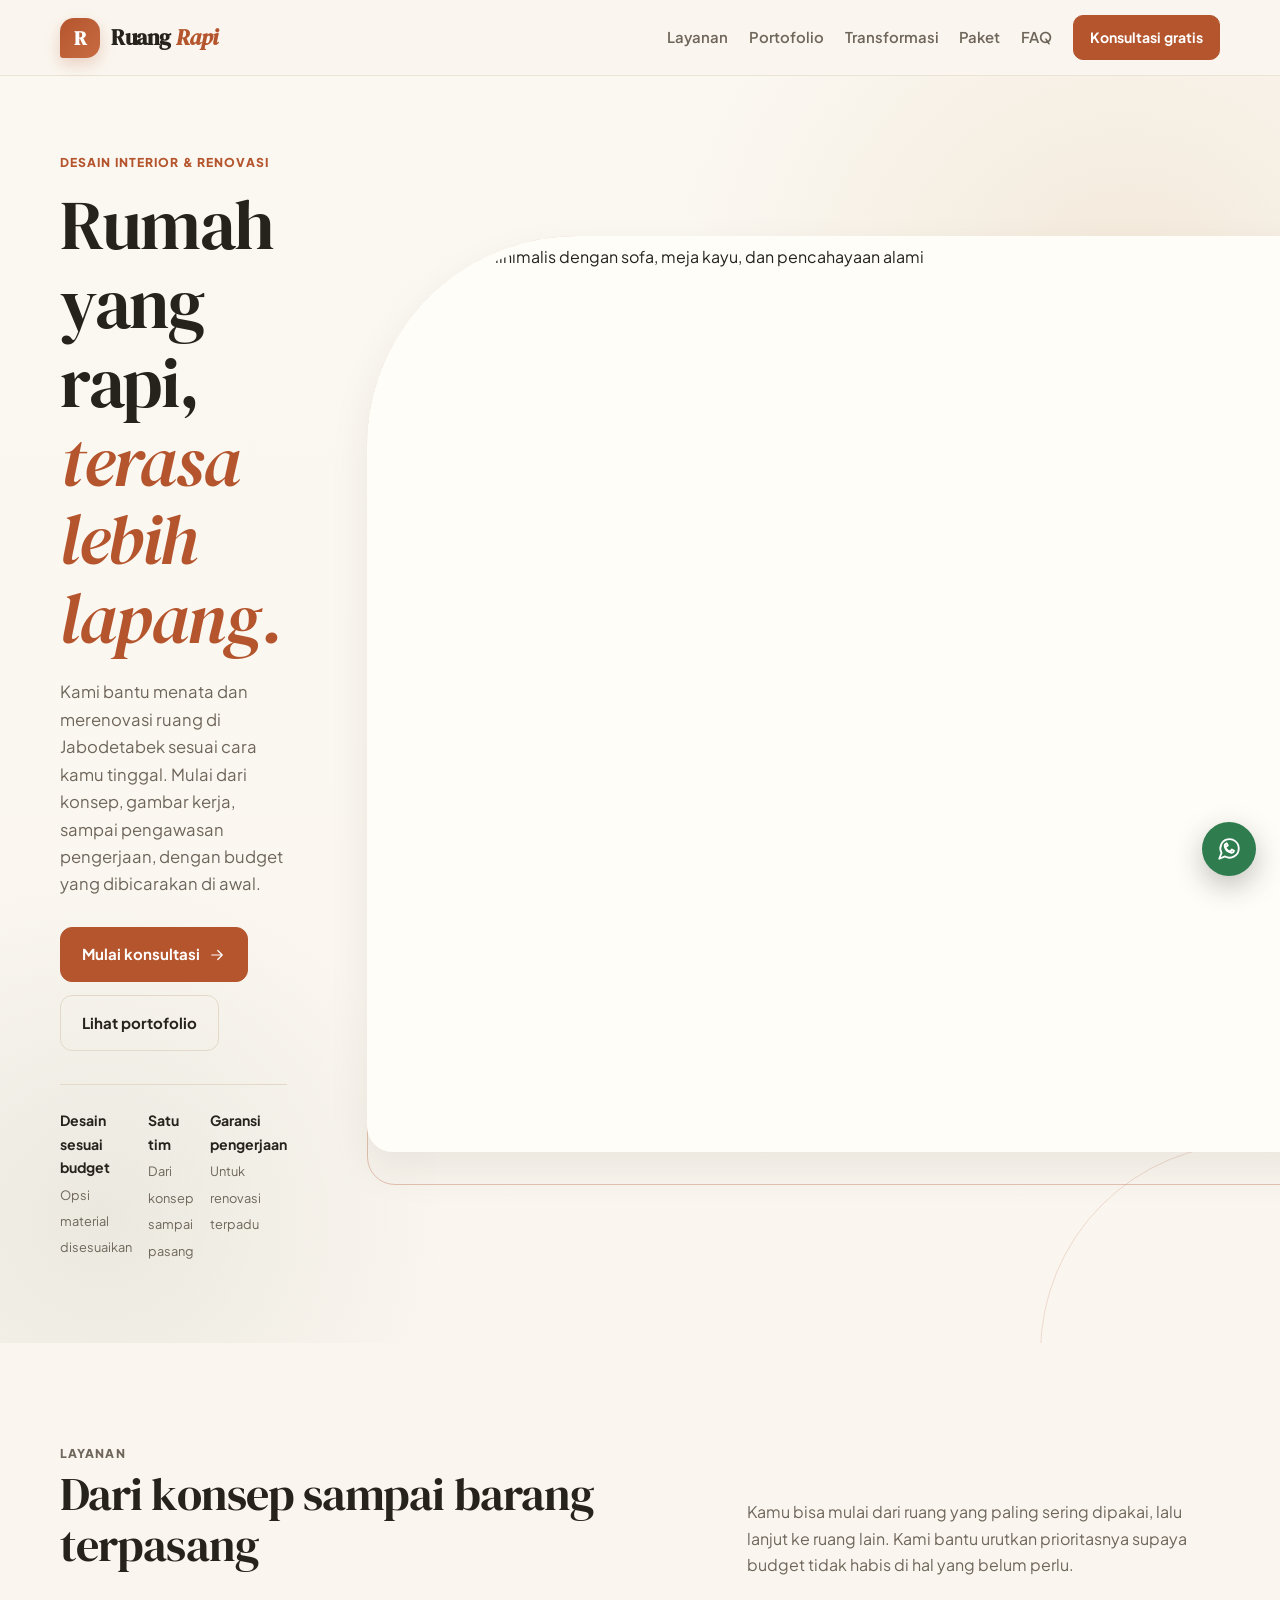
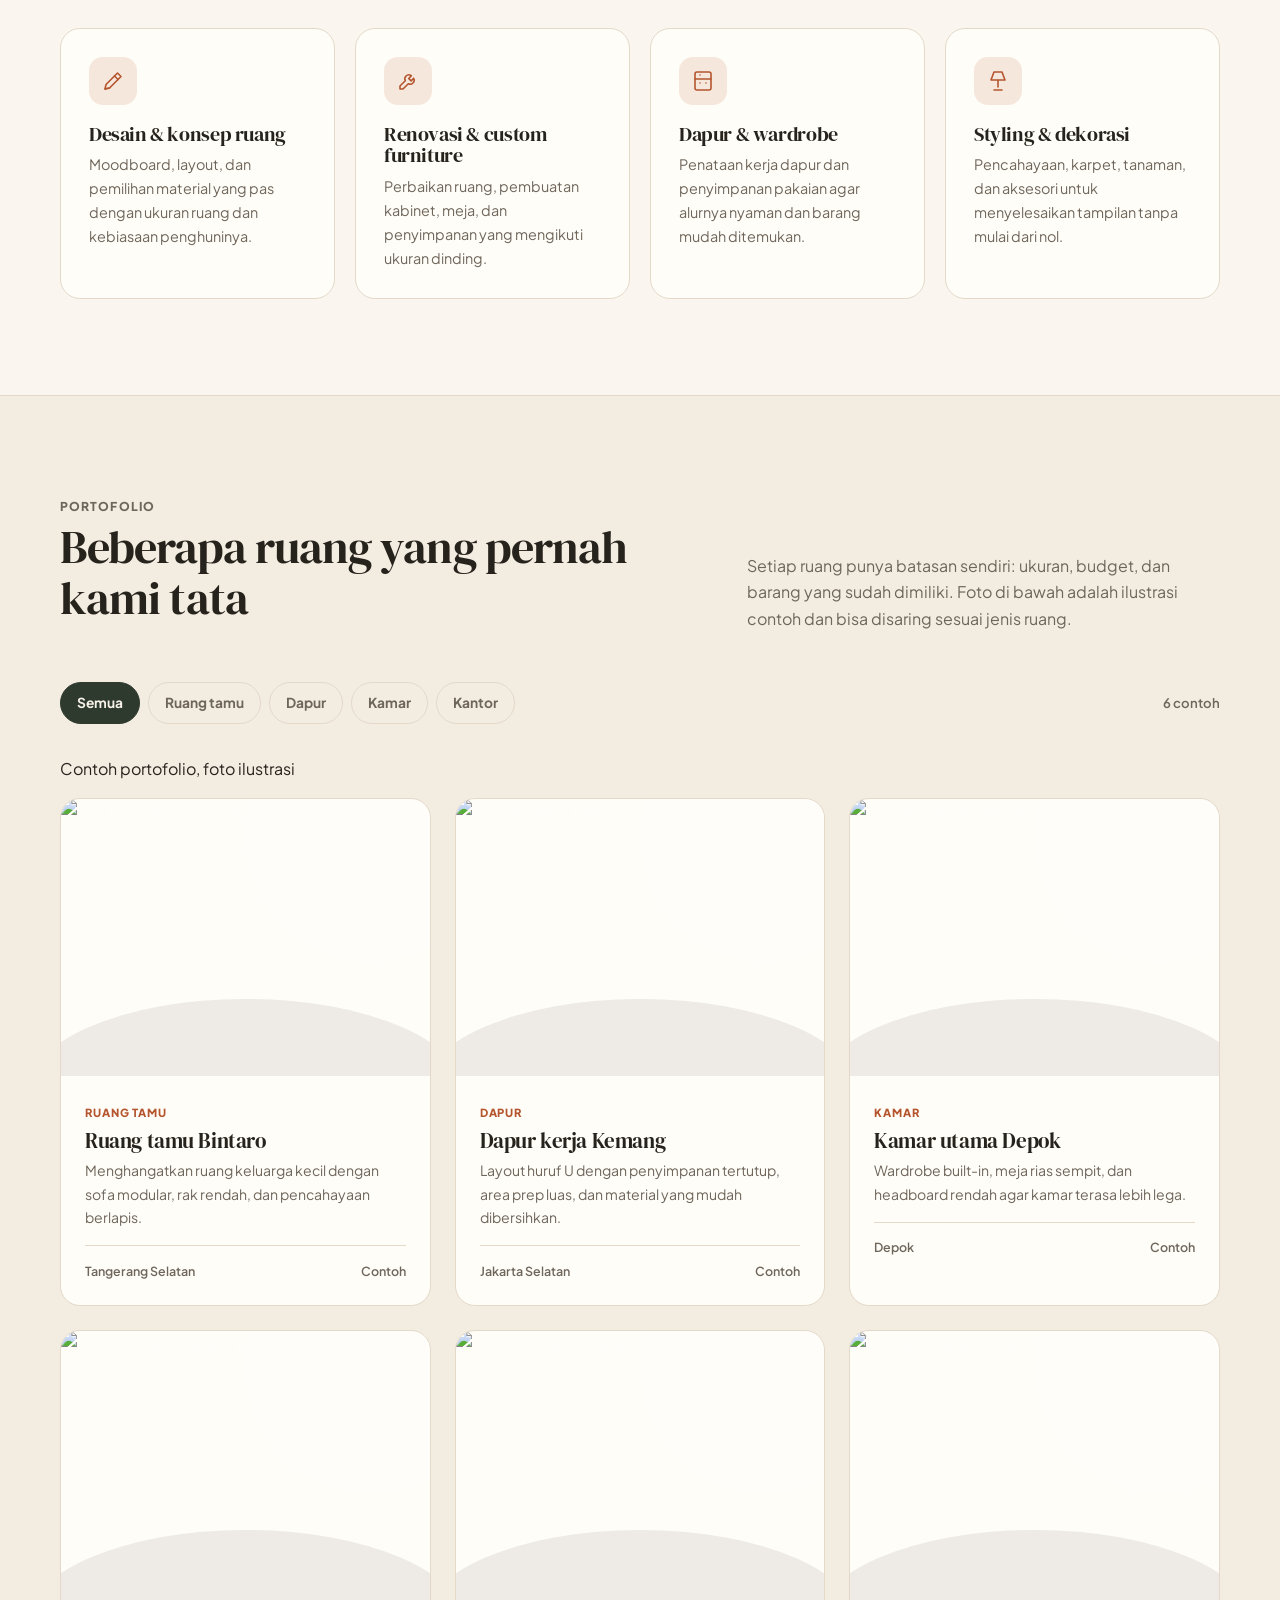
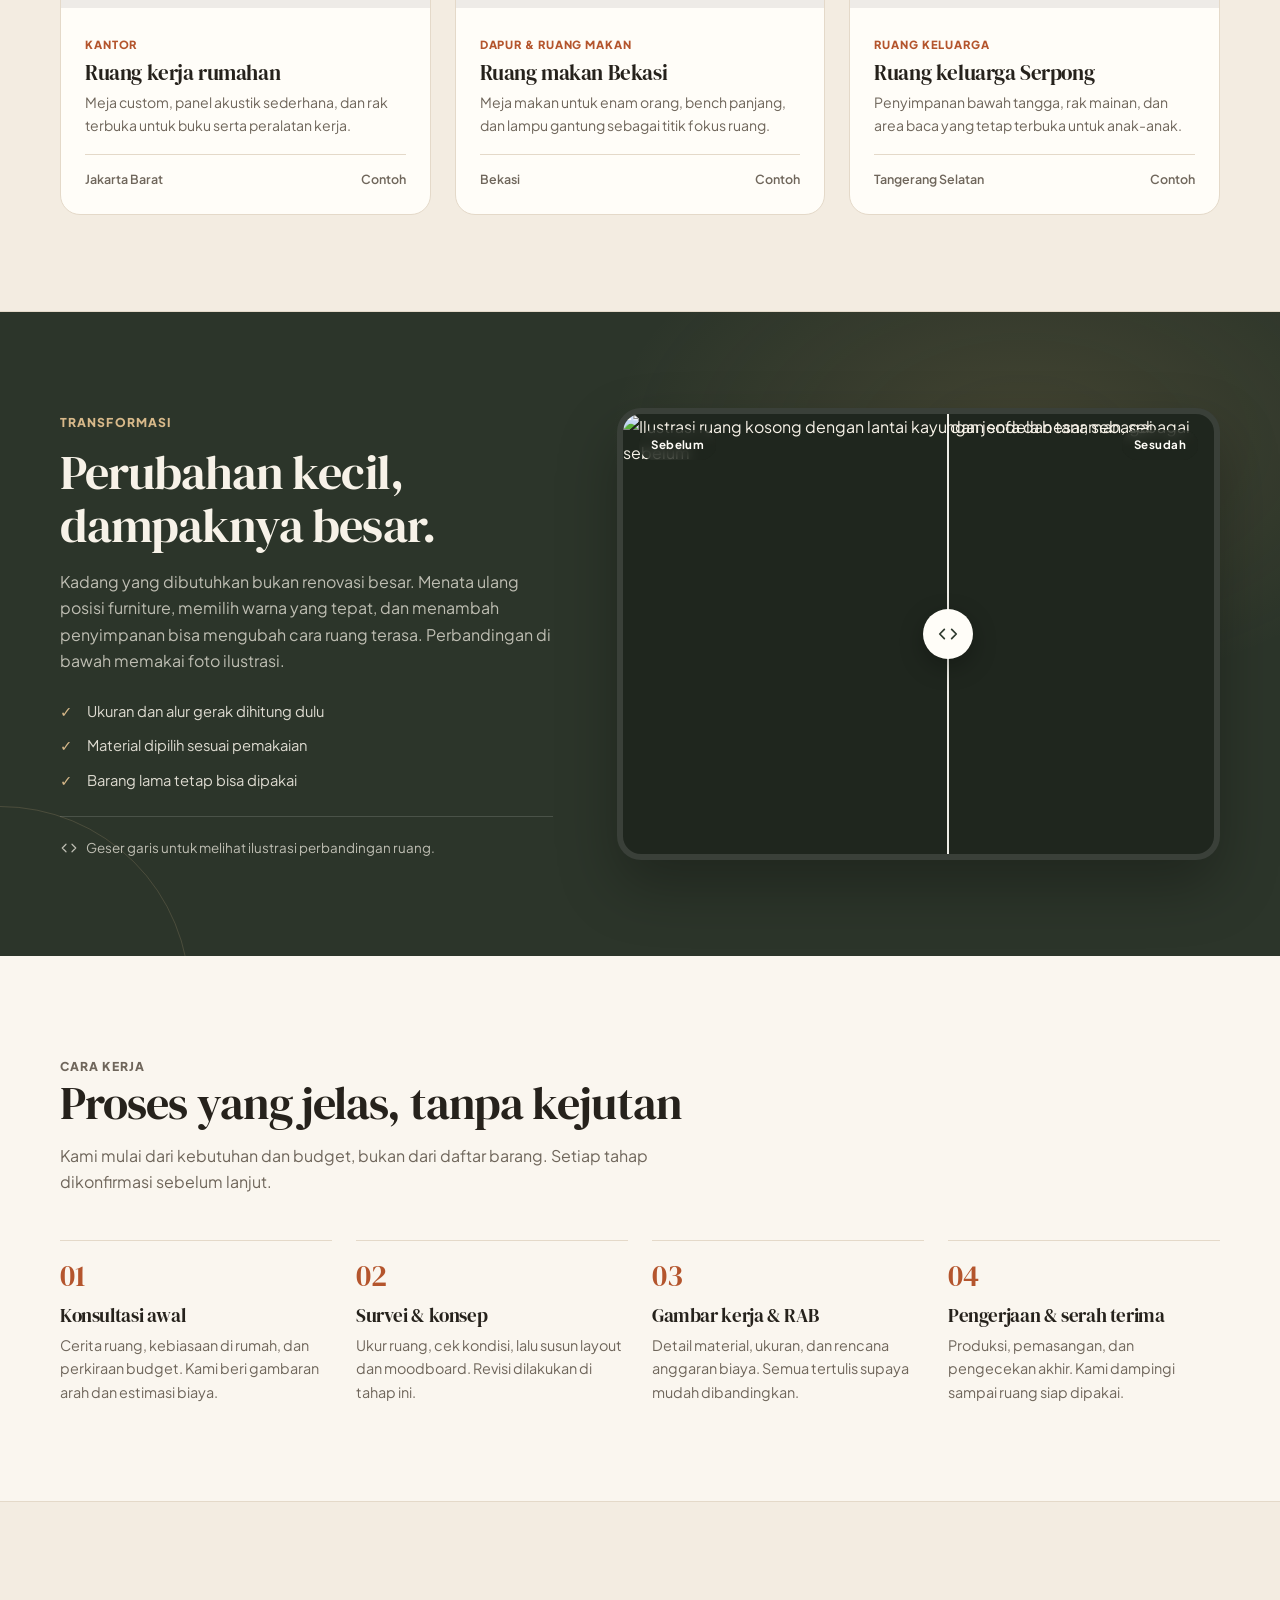
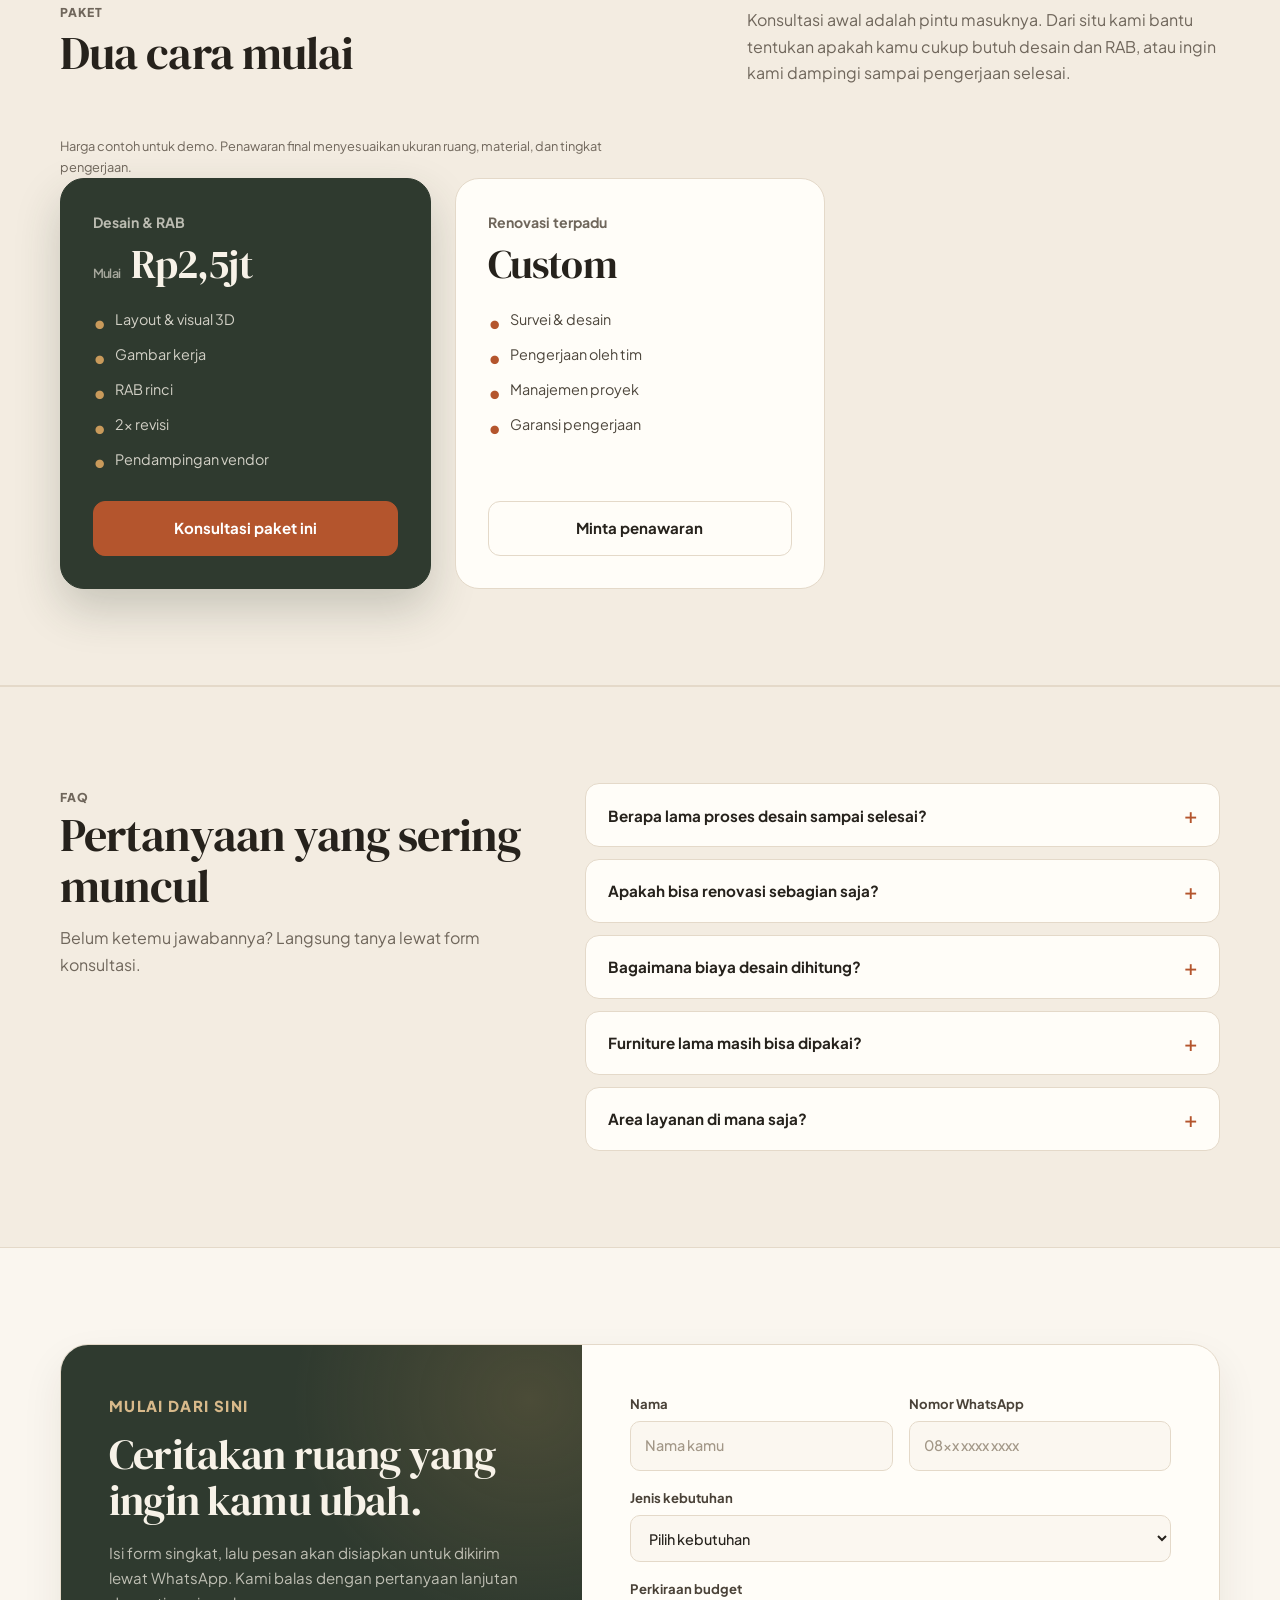
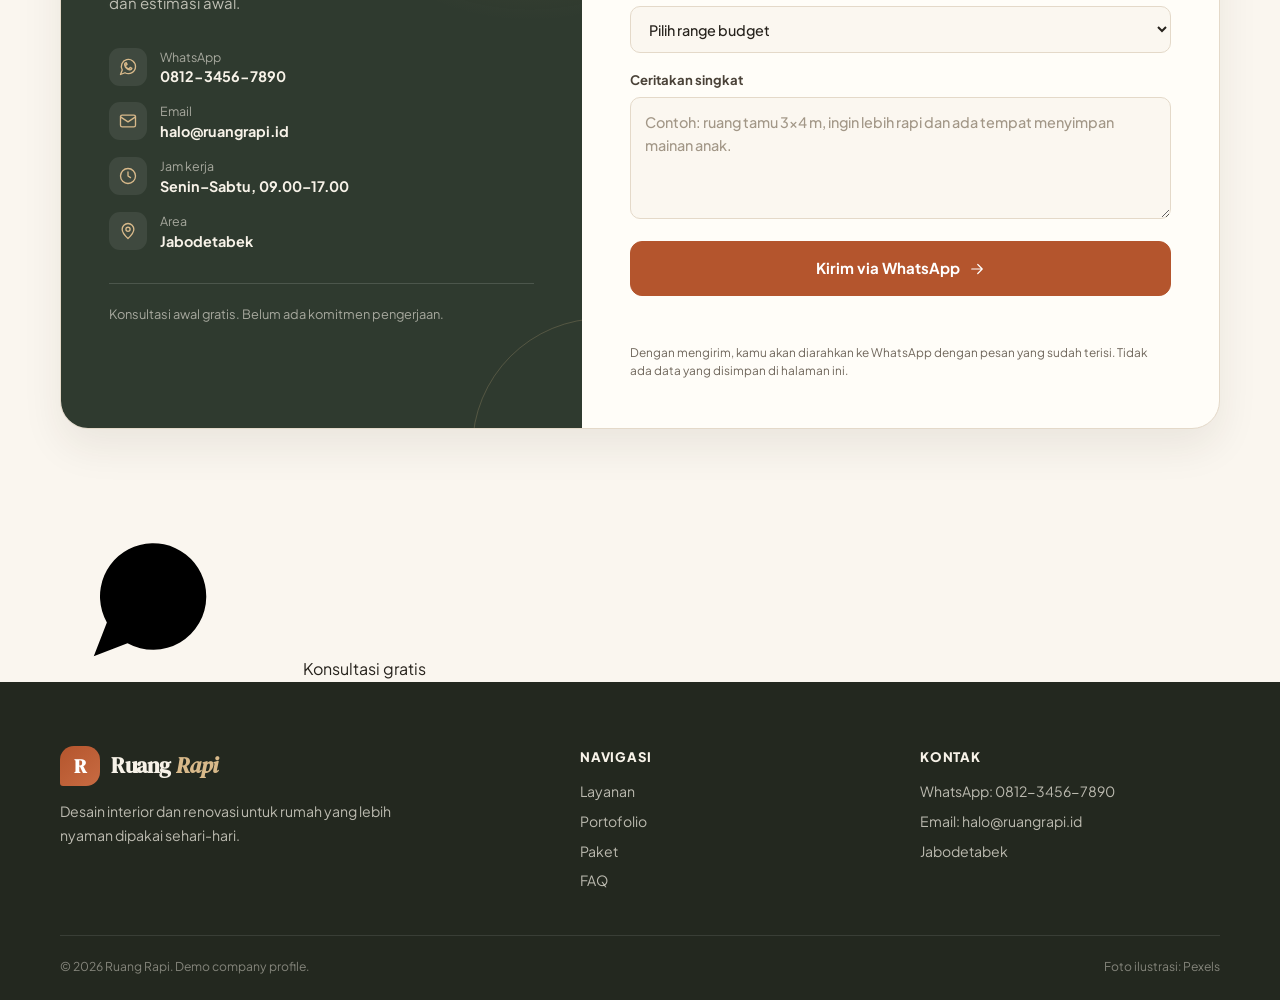
==== commit 4f0b6983: "feat: rebuild Ruang Rapi content around real project photos" ====
--- a/job2-web-landing-maintenance/workspace/demo-company-profile-ruang-rapi/index.html
+++ b/job2-web-landing-maintenance/workspace/demo-company-profile-ruang-rapi/index.html
@@ -111,9 +111,9 @@
     <section class="hero">
       <div class="container hero-grid">
         <div class="hero-copy reveal">
-          <p class="eyebrow"><span class="dot"></span> Desain interior & renovasi • Jabodetabek</p>
+          <p class="eyebrow">Desain interior &amp; renovasi</p>
           <h1>Rumah yang rapi,<br><em>terasa lebih lapang.</em></h1>
-          <p class="lead">Kami bantu menata dan merenovasi ruang sesuai cara kamu tinggal. Mulai dari konsep, gambar kerja, sampai pengawasan pengerjaan, dengan budget yang dibicarakan di awal.</p>
+          <p class="lead">Kami bantu menata dan merenovasi ruang di Jabodetabek sesuai cara kamu tinggal. Mulai dari konsep, gambar kerja, sampai pengawasan pengerjaan, dengan budget yang dibicarakan di awal.</p>
           <div class="hero-actions">
             <a class="btn" href="#konsultasi">Mulai konsultasi <svg class="btn-icon" aria-hidden="true"><use href="#i-arrow"/></svg></a>
             <a class="btn btn-ghost" href="#portofolio">Lihat portofolio</a>
@@ -127,21 +127,7 @@
 
         <div class="hero-visual reveal">
           <div class="hero-frame">
-            <img src="assets/after.svg" alt="Ilustrasi ruang tamu minimalis dengan sofa hijau, meja kayu, dan jendela lengkung" width="800" height="600">
-          </div>
-          <div class="swatch-card">
-            <p class="mini-label">Palet proyek</p>
-            <div class="swatches" aria-hidden="true">
-              <span class="sw sw-sage"></span>
-              <span class="sw sw-clay"></span>
-              <span class="sw sw-sand"></span>
-              <span class="sw sw-cream"></span>
-            </div>
-            <p class="swatch-name">Sage &amp; terracotta</p>
-          </div>
-          <div class="stat-card">
-            <strong>12+</strong>
-            <span>ruang selesai<br>tahun ini</span>
+            <img src="https://images.pexels.com/photos/1669799/pexels-photo-1669799.jpeg?auto=compress&cs=tinysrgb&w=1200&h=900&fit=crop" alt="Ruang tamu minimalis dengan sofa, meja kayu, dan pencahayaan alami" width="1200" height="900" fetchpriority="high">
           </div>
         </div>
       </div>
@@ -188,7 +174,7 @@
             <p class="eyebrow">Portofolio</p>
             <h2>Beberapa ruang yang pernah kami tata</h2>
           </div>
-          <p>Setiap proyek punya batasan sendiri: ukuran, budget, dan barang yang sudah dimiliki. Contoh di bawah bisa disaring sesuai jenis ruang.</p>
+          <p>Setiap ruang punya batasan sendiri: ukuran, budget, dan barang yang sudah dimiliki. Foto di bawah adalah ilustrasi contoh dan bisa disaring sesuai jenis ruang.</p>
         </div>
 
         <div class="filter-row" role="group" aria-label="Filter portofolio">
@@ -199,79 +185,80 @@
             <button class="filter-btn" type="button" data-filter="kamar" aria-pressed="false">Kamar</button>
             <button class="filter-btn" type="button" data-filter="kantor" aria-pressed="false">Kantor</button>
           </div>
-          <span class="filter-count" aria-live="polite">6 proyek</span>
-        </div>
+          <span class="filter-count" aria-live="polite">6 contoh</span>
+        </div>
+        <p class="portfolio-note">Contoh portofolio, foto ilustrasi</p>
 
         <div class="project-grid" id="project-grid">
-          <article class="project reveal" data-category="tamu">
-            <div class="project-media thumb-tamu">
-              <svg class="project-icon" aria-hidden="true"><use href="#i-sofa"/></svg>
+          <article class="project is-featured reveal" data-project-id="1" data-image="https://images.pexels.com/photos/1643383/pexels-photo-1643383.jpeg?auto=compress&cs=tinysrgb&w=1200&h=900&fit=crop" data-title="Ruang tamu Bintaro" data-copy="Menghangatkan ruang keluarga kecil dengan sofa modular, rak rendah, dan pencahayaan berlapis." data-category="tamu" tabindex="0">
+            <div class="project-media">
+              <img src="https://images.pexels.com/photos/1643383/pexels-photo-1643383.jpeg?auto=compress&cs=tinysrgb&w=1200&h=900&fit=crop" alt="Ilustrasi ruang tamu terang dengan sofa dan meja kayu" width="1200" height="900" loading="lazy">
             </div>
             <div class="project-body">
               <span class="project-tag">Ruang tamu</span>
               <h3>Ruang tamu Bintaro</h3>
               <p>Menghangatkan ruang keluarga kecil dengan sofa modular, rak rendah, dan pencahayaan berlapis.</p>
-              <div class="project-meta"><span>Tangerang Selatan</span><span>2025</span></div>
-            </div>
-          </article>
-
-          <article class="project reveal" data-category="dapur">
-            <div class="project-media thumb-dapur">
-              <svg class="project-icon" aria-hidden="true"><use href="#i-kitchen"/></svg>
+              <div class="project-meta"><span>Tangerang Selatan</span><span>Contoh</span></div>
+            </div>
+          </article>
+
+          <article class="project reveal" data-project-id="2" data-image="https://images.pexels.com/photos/2724749/pexels-photo-2724749.jpeg?auto=compress&cs=tinysrgb&w=1200&h=900&fit=crop" data-title="Dapur kerja Kemang" data-copy="Layout huruf U dengan penyimpanan tertutup, area prep luas, dan material yang mudah dibersihkan." data-category="dapur" tabindex="0">
+            <div class="project-media">
+              <img src="https://images.pexels.com/photos/2724749/pexels-photo-2724749.jpeg?auto=compress&cs=tinysrgb&w=1200&h=900&fit=crop" alt="Ilustrasi dapur dengan kabinet putih dan pulau dapur" width="1200" height="900" loading="lazy">
             </div>
             <div class="project-body">
               <span class="project-tag">Dapur</span>
               <h3>Dapur kerja Kemang</h3>
               <p>Layout huruf U dengan penyimpanan tertutup, area prep luas, dan material yang mudah dibersihkan.</p>
-              <div class="project-meta"><span>Jakarta Selatan</span><span>2025</span></div>
-            </div>
-          </article>
-
-          <article class="project reveal" data-category="kamar">
-            <div class="project-media thumb-kamar">
-              <svg class="project-icon" aria-hidden="true"><use href="#i-bed"/></svg>
+              <div class="project-meta"><span>Jakarta Selatan</span><span>Contoh</span></div>
+            </div>
+          </article>
+
+          <article class="project reveal" data-project-id="3" data-image="https://images.pexels.com/photos/6186815/pexels-photo-6186815.jpeg?auto=compress&cs=tinysrgb&w=1200&h=900&fit=crop" data-title="Kamar utama Depok" data-copy="Wardrobe built-in, meja rias sempit, dan headboard rendah agar kamar terasa lebih lega." data-category="kamar" tabindex="0">
+            <div class="project-media">
+              <img src="https://images.pexels.com/photos/6186815/pexels-photo-6186815.jpeg?auto=compress&cs=tinysrgb&w=1200&h=900&fit=crop" alt="Ilustrasi kamar tidur dengan tempat tidur dan pencahayaan hangat" width="1200" height="900" loading="lazy">
             </div>
             <div class="project-body">
               <span class="project-tag">Kamar</span>
               <h3>Kamar utama Depok</h3>
               <p>Wardrobe built-in, meja rias sempit, dan headboard rendah agar kamar terasa lebih lega.</p>
-              <div class="project-meta"><span>Depok</span><span>2024</span></div>
-            </div>
-          </article>
-
-          <article class="project reveal" data-category="kantor">
-            <div class="project-media thumb-kantor">
-              <svg class="project-icon" aria-hidden="true"><use href="#i-desk"/></svg>
+              <div class="project-meta"><span>Depok</span><span>Contoh</span></div>
+            </div>
+          </article>
+
+          <article class="project reveal" data-project-id="4" data-image="https://images.pexels.com/photos/4409366/pexels-photo-4409366.jpeg?auto=compress&cs=tinysrgb&w=1200&h=900&fit=crop" data-title="Ruang kerja rumahan" data-copy="Meja custom, panel akustik sederhana, dan rak terbuka untuk buku serta peralatan kerja." data-category="kantor" tabindex="0">
+            <div class="project-media">
+              <img src="https://images.pexels.com/photos/4409366/pexels-photo-4409366.jpeg?auto=compress&cs=tinysrgb&w=1200&h=900&fit=crop" alt="Ilustrasi ruang kerja rumahan dengan meja dan rak terbuka" width="1200" height="900" loading="lazy">
             </div>
             <div class="project-body">
               <span class="project-tag">Kantor</span>
               <h3>Ruang kerja rumahan</h3>
               <p>Meja custom, panel akustik sederhana, dan rak terbuka untuk buku serta peralatan kerja.</p>
-              <div class="project-meta"><span>Jakarta Barat</span><span>2024</span></div>
-            </div>
-          </article>
-
-          <article class="project reveal" data-category="dapur">
-            <div class="project-media thumb-dapur-alt">
-              <svg class="project-icon" aria-hidden="true"><use href="#i-dining"/></svg>
+              <div class="project-meta"><span>Jakarta Barat</span><span>Contoh</span></div>
+            </div>
+          </article>
+
+          <article class="project reveal" data-project-id="5" data-image="https://images.pexels.com/photos/8288956/pexels-photo-8288956.jpeg?auto=compress&cs=tinysrgb&w=1200&h=900&fit=crop" data-title="Ruang makan Bekasi" data-copy="Meja makan untuk enam orang, bench panjang, dan lampu gantung sebagai titik fokus ruang." data-category="dapur" tabindex="0">
+            <div class="project-media">
+              <img src="https://images.pexels.com/photos/8288956/pexels-photo-8288956.jpeg?auto=compress&cs=tinysrgb&w=1200&h=900&fit=crop" alt="Ilustrasi ruang makan dengan meja kayu dan lampu gantung" width="1200" height="900" loading="lazy">
             </div>
             <div class="project-body">
               <span class="project-tag">Dapur &amp; ruang makan</span>
               <h3>Ruang makan Bekasi</h3>
               <p>Meja makan untuk enam orang, bench panjang, dan lampu gantung sebagai titik fokus ruang.</p>
-              <div class="project-meta"><span>Bekasi</span><span>2024</span></div>
-            </div>
-          </article>
-
-          <article class="project reveal" data-category="tamu">
-            <div class="project-media thumb-tamu-alt">
-              <svg class="project-icon" aria-hidden="true"><use href="#i-wardrobe"/></svg>
+              <div class="project-meta"><span>Bekasi</span><span>Contoh</span></div>
+            </div>
+          </article>
+
+          <article class="project reveal" data-project-id="6" data-image="https://images.pexels.com/photos/276724/pexels-photo-276724.jpeg?auto=compress&cs=tinysrgb&w=1200&h=900&fit=crop" data-title="Ruang keluarga Serpong" data-copy="Penyimpanan bawah tangga, rak mainan, dan area baca yang tetap terbuka untuk anak-anak." data-category="tamu" tabindex="0">
+            <div class="project-media">
+              <img src="https://images.pexels.com/photos/276724/pexels-photo-276724.jpeg?auto=compress&cs=tinysrgb&w=1200&h=900&fit=crop" alt="Ilustrasi ruang keluarga dengan sofa dan tanaman" width="1200" height="900" loading="lazy">
             </div>
             <div class="project-body">
               <span class="project-tag">Ruang keluarga</span>
               <h3>Ruang keluarga Serpong</h3>
               <p>Penyimpanan bawah tangga, rak mainan, dan area baca yang tetap terbuka untuk anak-anak.</p>
-              <div class="project-meta"><span>Tangerang Selatan</span><span>2023</span></div>
+              <div class="project-meta"><span>Tangerang Selatan</span><span>Contoh</span></div>
             </div>
           </article>
         </div>
@@ -283,18 +270,18 @@
         <div class="ba-copy reveal">
           <p class="eyebrow light">Transformasi</p>
           <h2>Perubahan kecil,<br>dampaknya besar.</h2>
-          <p>Kadang yang dibutuhkan bukan renovasi besar. Menata ulang posisi furniture, memilih warna yang tepat, dan menambah penyimpanan bisa mengubah cara ruang terasa.</p>
+          <p>Kadang yang dibutuhkan bukan renovasi besar. Menata ulang posisi furniture, memilih warna yang tepat, dan menambah penyimpanan bisa mengubah cara ruang terasa. Perbandingan di bawah memakai foto ilustrasi.</p>
           <ul class="check-list">
             <li>Ukuran dan alur gerak dihitung dulu</li>
             <li>Material dipilih sesuai pemakaian</li>
             <li>Barang lama tetap bisa dipakai</li>
           </ul>
-          <p class="ba-hint"><svg aria-hidden="true"><use href="#i-slider"/></svg> Geser garis di tengah untuk membandingkan.</p>
+          <p class="ba-hint"><svg aria-hidden="true"><use href="#i-slider"/></svg> Geser garis untuk melihat ilustrasi perbandingan ruang.</p>
         </div>
 
         <div class="ba-slider reveal" id="ba-slider" style="--pos: 55%;">
-          <img class="ba-img" src="assets/before.svg" alt="Ruang sebelum ditata: dinding belum rapi, ada tangga dan kardus" width="800" height="600">
-          <img class="ba-img ba-after" src="assets/after.svg" alt="Ruang setelah ditata: sofa hijau, meja kayu, tanaman, dan dekorasi dinding" width="800" height="600">
+          <img class="ba-img" src="https://images.pexels.com/photos/16641359/pexels-photo-16641359.jpeg?auto=compress&cs=tinysrgb&w=1200&h=900&fit=crop" alt="Ilustrasi ruang kosong dengan lantai kayu dan jendela besar, sebagai sebelum" width="1200" height="900">
+          <img class="ba-img ba-after" src="https://images.pexels.com/photos/1571460/pexels-photo-1571460.jpeg?auto=compress&cs=tinysrgb&w=1200&h=900&fit=crop" alt="Ilustrasi ruang tamu yang sudah ditata dengan sofa dan tanaman, sebagai sesudah" width="1200" height="900">
           <span class="ba-tag ba-tag-before">Sebelum</span>
           <span class="ba-tag ba-tag-after">Sesudah</span>
           <span class="ba-line" aria-hidden="true"></span>
@@ -342,26 +329,14 @@
         <div class="section-head split">
           <div>
             <p class="eyebrow">Paket</p>
-            <h2>Pilih mulai dari yang kamu butuhkan</h2>
-          </div>
-          <p>Belum yakin harus mulai dari mana? Ambil konsultasi dulu. Kalau sudah punya desain, kami bisa bantu di tahap pengerjaan.</p>
-        </div>
+            <h2>Dua cara mulai</h2>
+          </div>
+          <p>Konsultasi awal adalah pintu masuknya. Dari situ kami bantu tentukan apakah kamu cukup butuh desain dan RAB, atau ingin kami dampingi sampai pengerjaan selesai.</p>
+        </div>
+        <p class="pricing-note">Harga contoh untuk demo. Penawaran final menyesuaikan ukuran ruang, material, dan tingkat pengerjaan.</p>
         <div class="pricing-grid">
-          <article class="price-card reveal">
-            <p class="price-name">Konsultasi &amp; moodboard</p>
-            <p class="price"><span>Mulai</span> Rp750rb</p>
-            <ul>
-              <li>1 ruang</li>
-              <li>Arah desain &amp; palet warna</li>
-              <li>Rekomendasi material</li>
-              <li>Estimasi budget</li>
-            </ul>
-            <a class="btn btn-ghost btn-block" href="#konsultasi">Mulai dari sini</a>
-          </article>
-
           <article class="price-card featured reveal">
-            <p class="badge">Paling dipilih</p>
-            <p class="price-name">Desain lengkap + RAB</p>
+            <p class="price-name">Desain &amp; RAB</p>
             <p class="price"><span>Mulai</span> Rp2,5jt</p>
             <ul>
               <li>Layout &amp; visual 3D</li>
@@ -385,31 +360,6 @@
             <a class="btn btn-ghost btn-block" href="#konsultasi">Minta penawaran</a>
           </article>
         </div>
-        <p class="pricing-note">Harga di atas adalah ilustrasi untuk demo. Penawaran final menyesuaikan ukuran ruang, material, dan tingkat pengerjaan.</p>
-      </div>
-    </section>
-
-    <section class="section">
-      <div class="container">
-        <div class="section-head">
-          <p class="eyebrow">Kata klien</p>
-          <h2>Yang mereka rasakan setelah ruangnya selesai</h2>
-        </div>
-        <div class="quotes">
-          <blockquote class="quote reveal">
-            <p>“Awalnya bingung mau mulai dari mana. Pas konsultasi, malah dibantu prioritasin mana yang perlu dikerjakan dulu. Hasilnya ruang tamu jadi lebih sering dipakai.”</p>
-            <footer>Rina &amp; Adit, Bintaro</footer>
-          </blockquote>
-          <blockquote class="quote reveal">
-            <p>“Suka karena budget dipegang. Ada beberapa material yang diganti tanpa bikin tampilan jadi aneh. Komunikasinya juga jelas.”</p>
-            <footer>Dewi, Kemang</footer>
-          </blockquote>
-          <blockquote class="quote reveal">
-            <p>“Dapurnya jadi jauh lebih rapi. Sekarang barang punya tempatnya sendiri, masak nggak lagi bolak-balik cari alat.”</p>
-            <footer>Yoga, Bekasi</footer>
-          </blockquote>
-        </div>
-        <p class="demo-note">Contoh testimoni untuk demo. Saat dipakai untuk klien nyata, ganti dengan ulasan asli.</p>
       </div>
     </section>
 
@@ -463,30 +413,25 @@
 
           <form class="contact-form" id="consult-form">
             <div class="form-row">
-              <label>Nama
-                <input type="text" name="nama" placeholder="Nama kamu" autocomplete="name" required>
+              <label for="nama">Nama
+                <input type="text" id="nama" name="nama" placeholder="Nama kamu" autocomplete="name" required>
               </label>
-              <label>Nomor WhatsApp
-                <input type="tel" name="wa" placeholder="08xx xxxx xxxx" autocomplete="tel" inputmode="tel" required>
+              <label for="wa">Nomor WhatsApp
+                <input type="tel" id="wa" name="wa" placeholder="08xx xxxx xxxx" autocomplete="tel" inputmode="tel" required>
               </label>
             </div>
-            <div class="form-row">
-              <label>Jenis kebutuhan
-                <select name="layanan" required>
-                  <option value="">Pilih kebutuhan</option>
-                  <option>Desain &amp; konsep ruang</option>
-                  <option>Renovasi &amp; custom furniture</option>
-                  <option>Dapur &amp; wardrobe</option>
-                  <option>Styling &amp; dekorasi</option>
-                  <option>Belum tahu, mau konsultasi dulu</option>
-                </select>
-              </label>
-              <label>Area
-                <input type="text" name="area" placeholder="Contoh: Bintaro" required>
-              </label>
-            </div>
-            <label>Perkiraan budget
-              <select name="budget">
+            <label for="layanan">Jenis kebutuhan
+              <select id="layanan" name="layanan" required>
+                <option value="">Pilih kebutuhan</option>
+                <option>Desain &amp; konsep ruang</option>
+                <option>Renovasi &amp; custom furniture</option>
+                <option>Dapur &amp; wardrobe</option>
+                <option>Styling &amp; dekorasi</option>
+                <option>Belum tahu, mau konsultasi dulu</option>
+              </select>
+            </label>
+            <label for="budget">Perkiraan budget
+              <select id="budget" name="budget">
                 <option value="">Pilih range budget</option>
                 <option>Di bawah Rp 5 juta</option>
                 <option>Rp 5–15 juta</option>
@@ -495,8 +440,8 @@
                 <option>Belum ditentukan</option>
               </select>
             </label>
-            <label>Ceritakan singkat
-              <textarea name="pesan" rows="4" placeholder="Contoh: ruang tamu 3x4 m, ingin lebih rapi dan ada tempat menyimpan mainan anak."></textarea>
+            <label for="pesan">Ceritakan singkat
+              <textarea id="pesan" name="pesan" rows="4" placeholder="Contoh: ruang tamu 3x4 m, ingin lebih rapi dan ada tempat menyimpan mainan anak."></textarea>
             </label>
             <button class="btn btn-block" type="submit">Kirim via WhatsApp <svg class="btn-icon" aria-hidden="true"><use href="#i-arrow"/></svg></button>
             <p class="form-status" id="form-status" role="status" aria-live="polite"></p>
@@ -506,6 +451,27 @@
       </div>
     </section>
   </main>
+
+  <div class="lightbox" id="project-lightbox" role="dialog" aria-modal="true" aria-labelledby="lightbox-title" hidden>
+    <div class="lightbox-backdrop" data-close-lightbox></div>
+    <div class="lightbox-panel">
+      <button class="lightbox-close" id="lightbox-close" type="button" aria-label="Tutup galeri">×</button>
+      <img id="lightbox-image" src="" alt="" width="1200" height="900">
+      <div class="lightbox-body">
+        <p class="eyebrow">Contoh proyek</p>
+        <h2 id="lightbox-title"></h2>
+        <p id="lightbox-copy"></p>
+        <a class="btn" id="lightbox-wa" href="https://wa.me/6281234567890" target="_blank" rel="noopener">Tanya proyek serupa</a>
+      </div>
+      <button class="lightbox-nav lightbox-prev" id="lightbox-prev" type="button" aria-label="Proyek sebelumnya">‹</button>
+      <button class="lightbox-nav lightbox-next" id="lightbox-next" type="button" aria-label="Proyek berikutnya">›</button>
+    </div>
+  </div>
+
+  <a class="sticky-cta" id="sticky-consult" href="#konsultasi">
+    <svg aria-hidden="true"><use href="#i-wa"/></svg>
+    <span>Konsultasi gratis</span>
+  </a>
 
   <footer class="site-footer">
     <div class="container footer-grid">
@@ -532,7 +498,7 @@
     </div>
     <div class="container footer-bottom">
       <p>© 2026 Ruang Rapi. Demo company profile.</p>
-      <p>Dibuat untuk portofolio web development.</p>
+      <p>Foto ilustrasi: Pexels</p>
     </div>
   </footer>
 
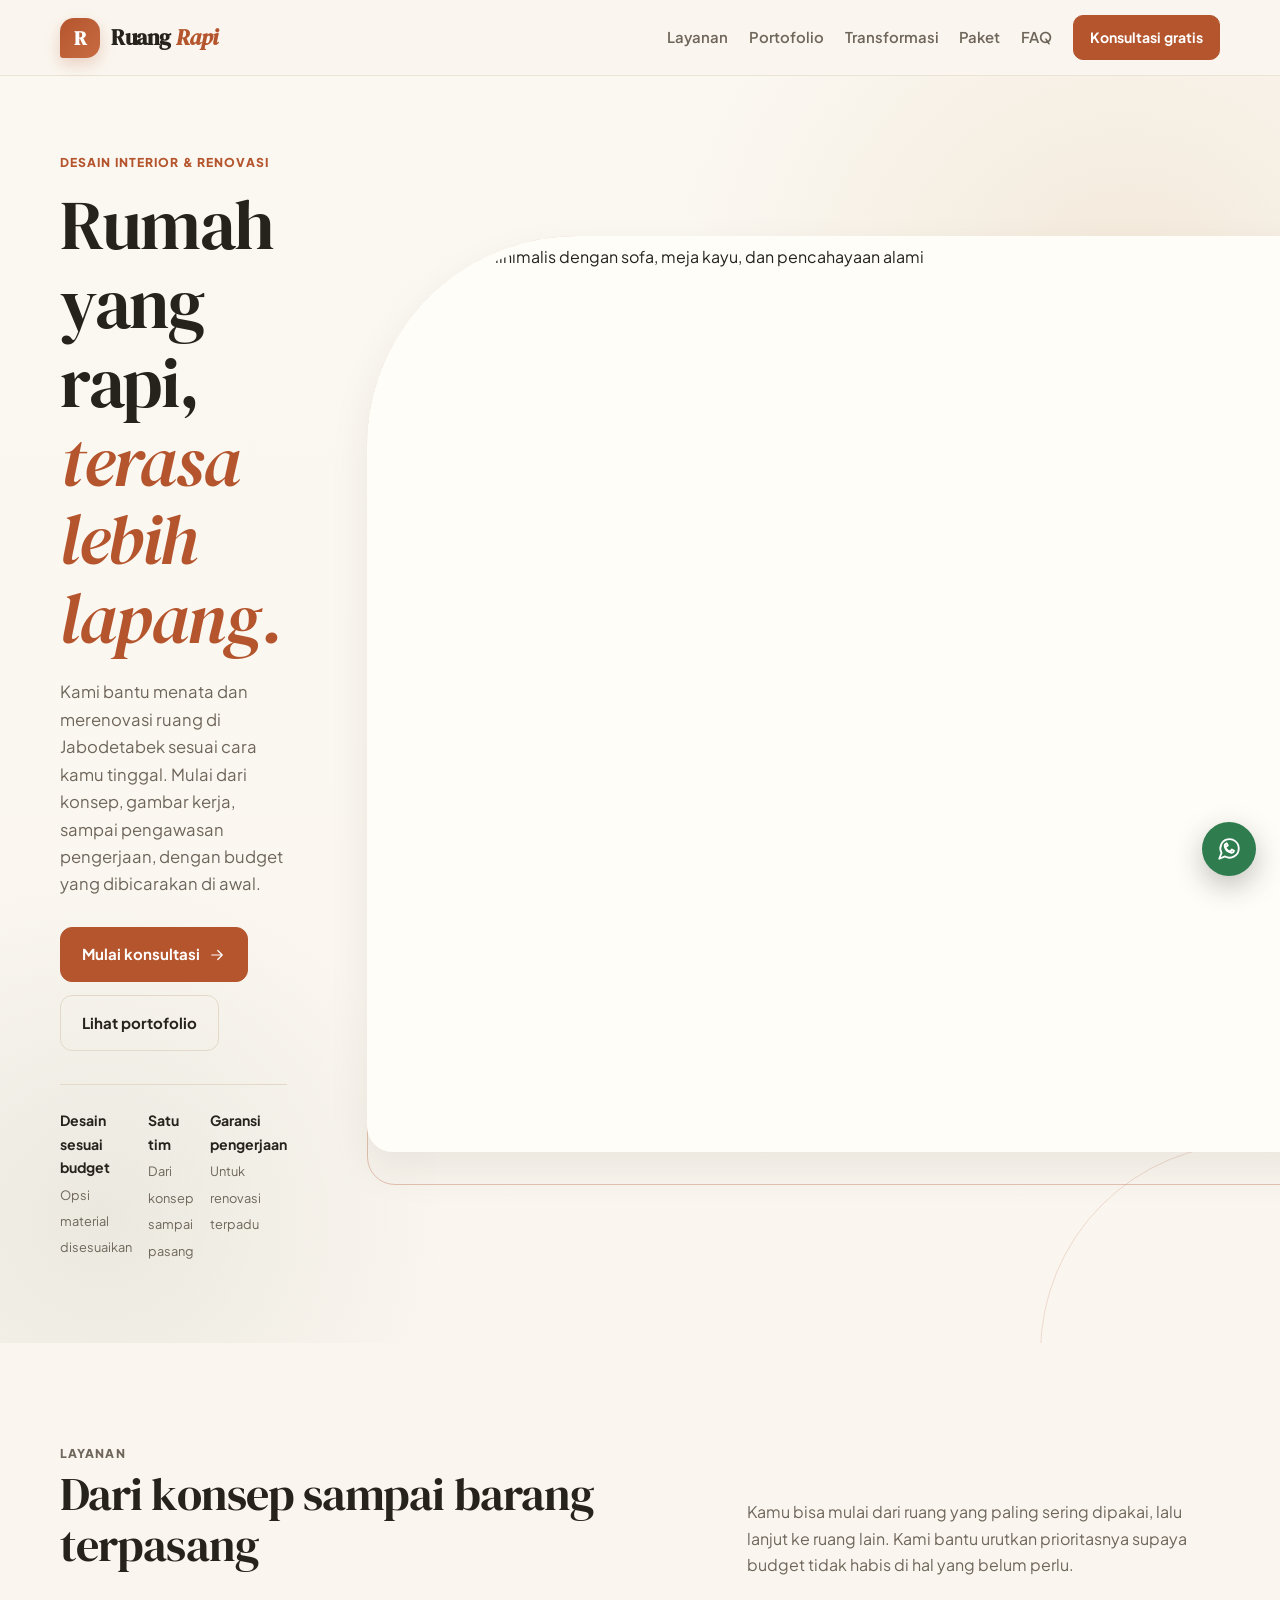
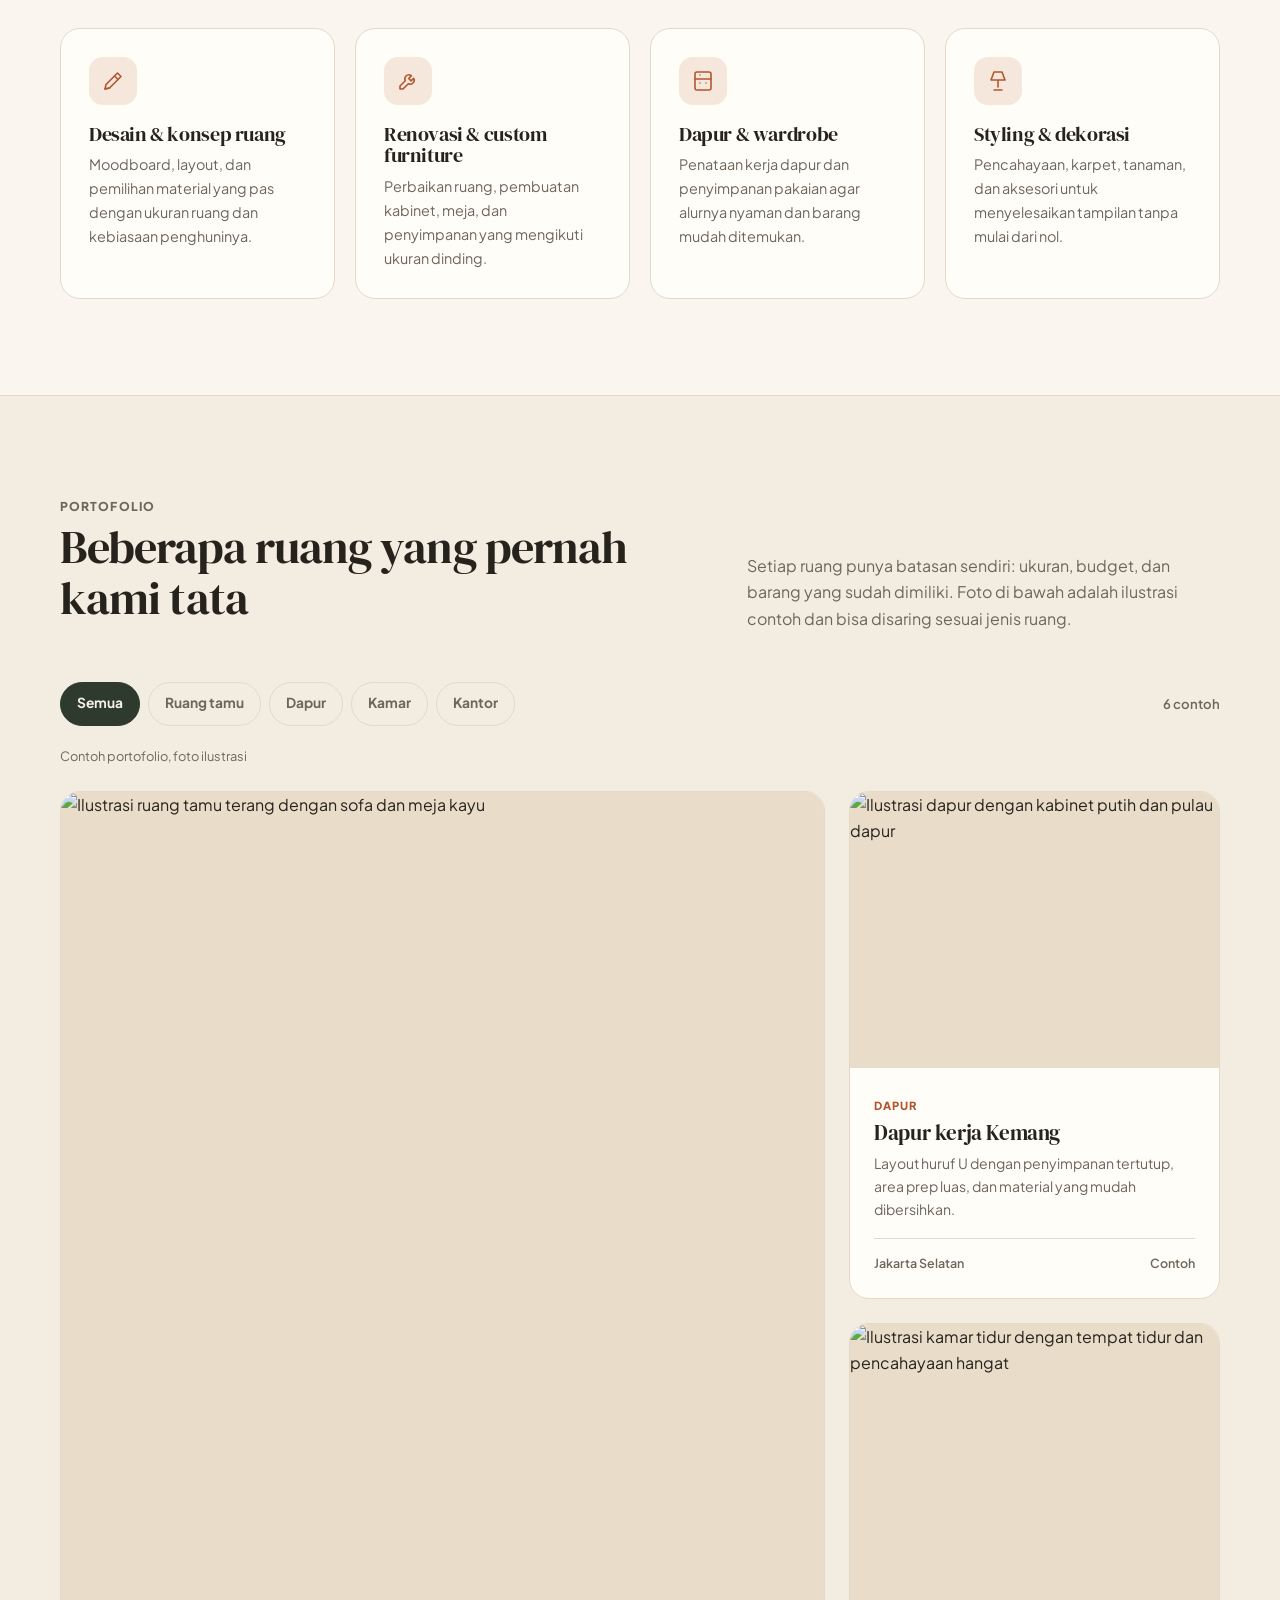
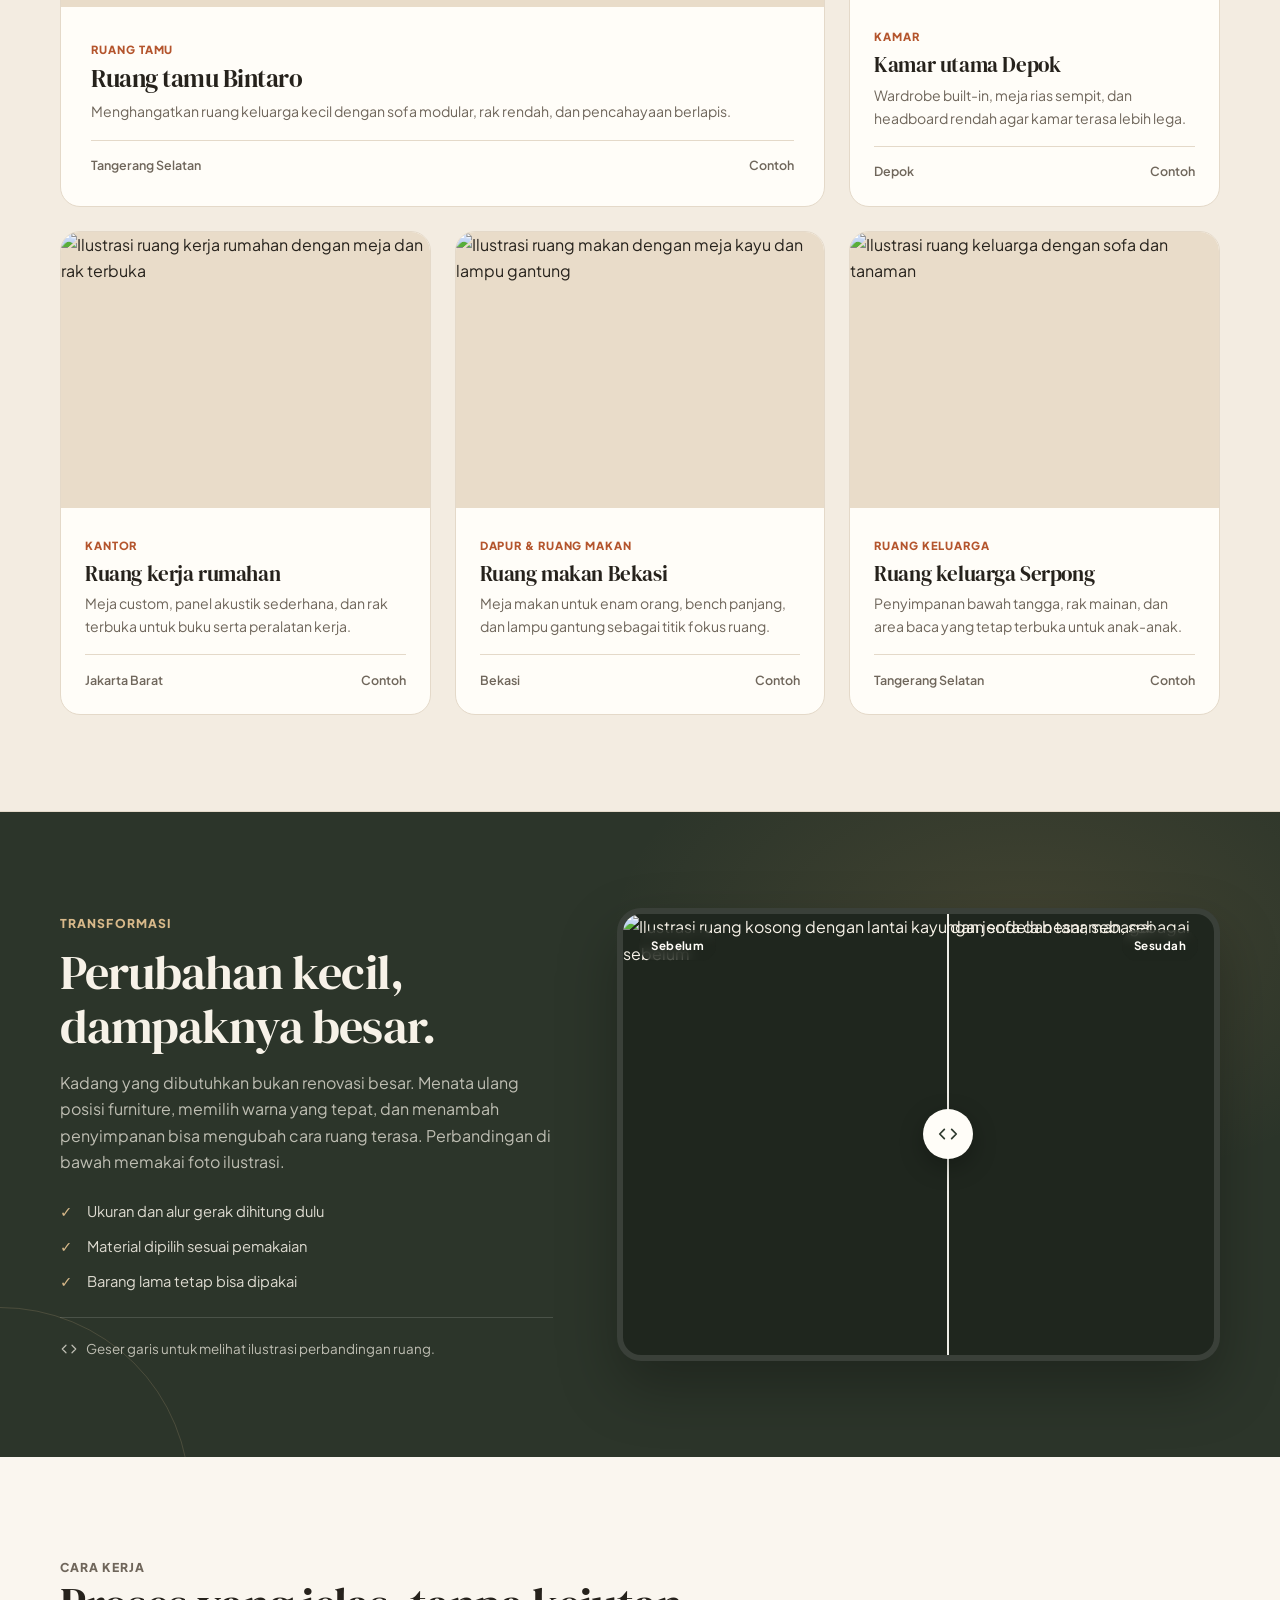
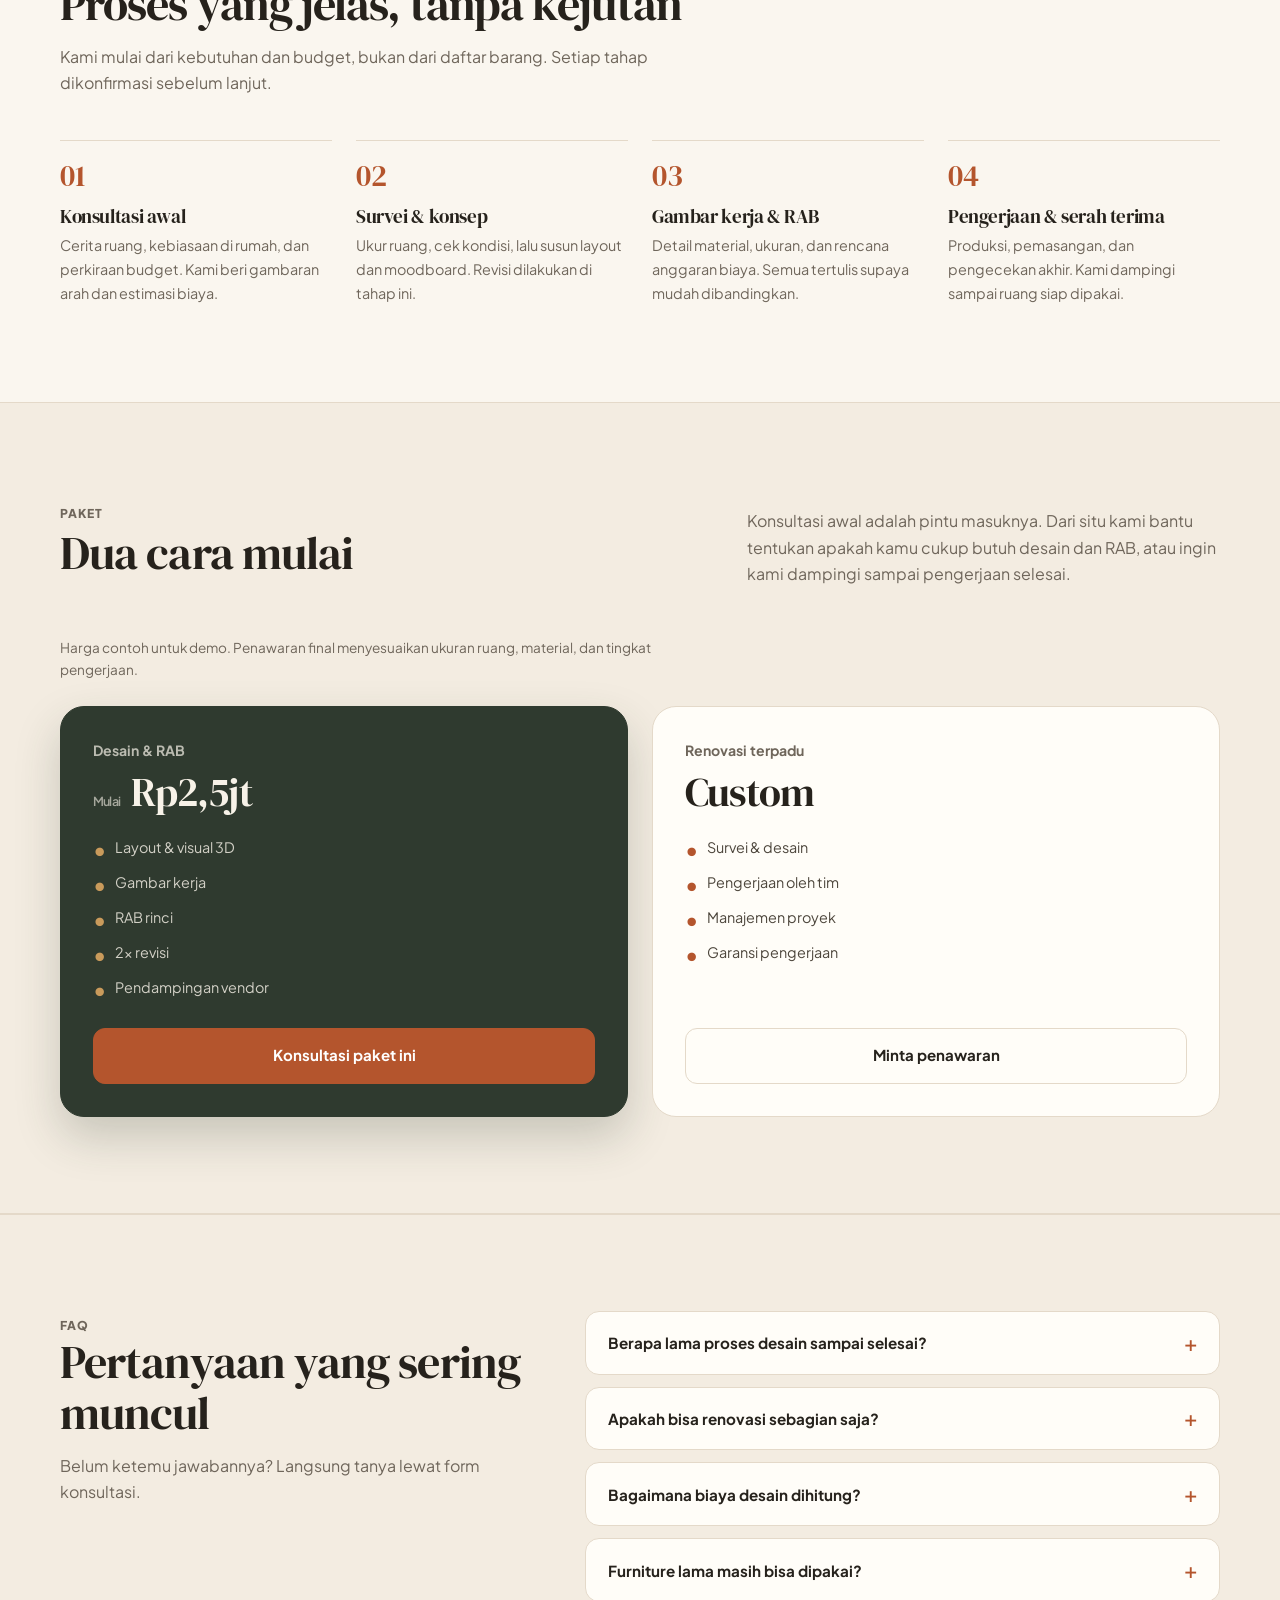
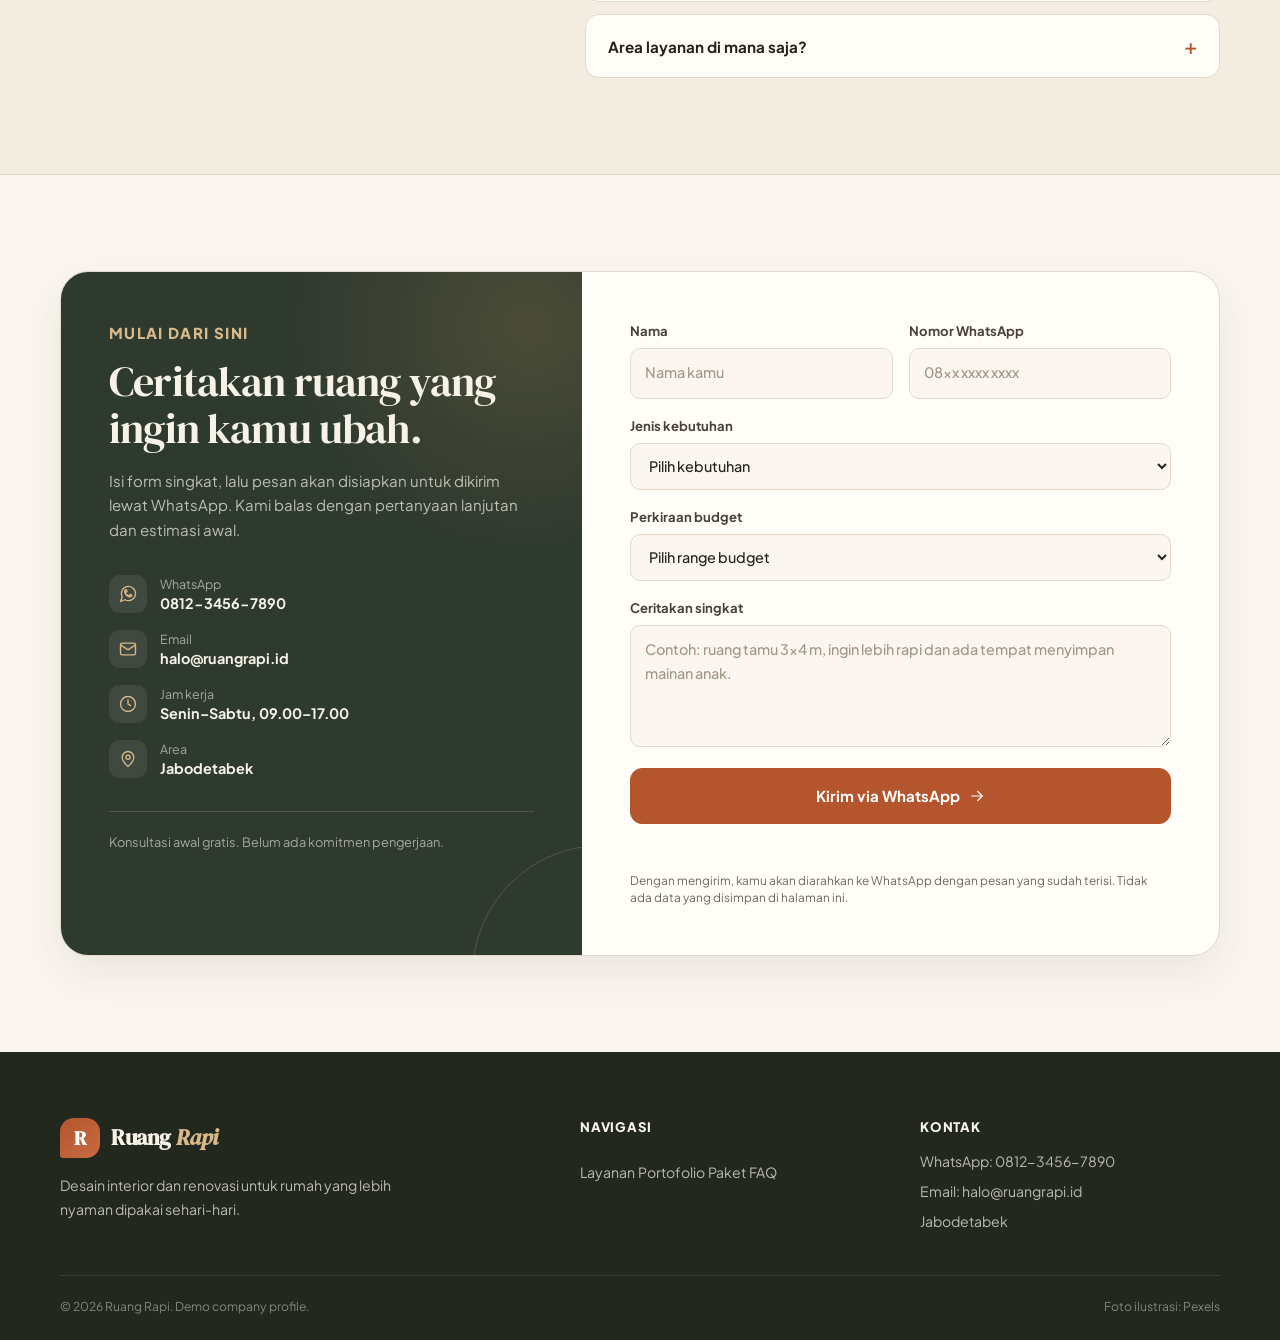
==== commit 05e70311: "fix: address Ruang Rapi review findings" ====
--- a/job2-web-landing-maintenance/workspace/demo-company-profile-ruang-rapi/index.html
+++ b/job2-web-landing-maintenance/workspace/demo-company-profile-ruang-rapi/index.html
@@ -190,7 +190,7 @@
         <p class="portfolio-note">Contoh portofolio, foto ilustrasi</p>
 
         <div class="project-grid" id="project-grid">
-          <article class="project is-featured reveal" data-project-id="1" data-image="https://images.pexels.com/photos/1643383/pexels-photo-1643383.jpeg?auto=compress&cs=tinysrgb&w=1200&h=900&fit=crop" data-title="Ruang tamu Bintaro" data-copy="Menghangatkan ruang keluarga kecil dengan sofa modular, rak rendah, dan pencahayaan berlapis." data-category="tamu" tabindex="0">
+          <article class="project is-featured reveal" data-project-id="1" data-image="https://images.pexels.com/photos/1643383/pexels-photo-1643383.jpeg?auto=compress&cs=tinysrgb&w=1200&h=900&fit=crop" data-title="Ruang tamu Bintaro" data-copy="Menghangatkan ruang keluarga kecil dengan sofa modular, rak rendah, dan pencahayaan berlapis." data-category="tamu" role="button" aria-label="Buka contoh proyek: Ruang tamu Bintaro" tabindex="0">
             <div class="project-media">
               <img src="https://images.pexels.com/photos/1643383/pexels-photo-1643383.jpeg?auto=compress&cs=tinysrgb&w=1200&h=900&fit=crop" alt="Ilustrasi ruang tamu terang dengan sofa dan meja kayu" width="1200" height="900" loading="lazy">
             </div>
@@ -202,7 +202,7 @@
             </div>
           </article>
 
-          <article class="project reveal" data-project-id="2" data-image="https://images.pexels.com/photos/2724749/pexels-photo-2724749.jpeg?auto=compress&cs=tinysrgb&w=1200&h=900&fit=crop" data-title="Dapur kerja Kemang" data-copy="Layout huruf U dengan penyimpanan tertutup, area prep luas, dan material yang mudah dibersihkan." data-category="dapur" tabindex="0">
+          <article class="project reveal" data-project-id="2" data-image="https://images.pexels.com/photos/2724749/pexels-photo-2724749.jpeg?auto=compress&cs=tinysrgb&w=1200&h=900&fit=crop" data-title="Dapur kerja Kemang" data-copy="Layout huruf U dengan penyimpanan tertutup, area prep luas, dan material yang mudah dibersihkan." data-category="dapur" role="button" aria-label="Buka contoh proyek: Dapur kerja Kemang" tabindex="0">
             <div class="project-media">
               <img src="https://images.pexels.com/photos/2724749/pexels-photo-2724749.jpeg?auto=compress&cs=tinysrgb&w=1200&h=900&fit=crop" alt="Ilustrasi dapur dengan kabinet putih dan pulau dapur" width="1200" height="900" loading="lazy">
             </div>
@@ -214,7 +214,7 @@
             </div>
           </article>
 
-          <article class="project reveal" data-project-id="3" data-image="https://images.pexels.com/photos/6186815/pexels-photo-6186815.jpeg?auto=compress&cs=tinysrgb&w=1200&h=900&fit=crop" data-title="Kamar utama Depok" data-copy="Wardrobe built-in, meja rias sempit, dan headboard rendah agar kamar terasa lebih lega." data-category="kamar" tabindex="0">
+          <article class="project reveal" data-project-id="3" data-image="https://images.pexels.com/photos/6186815/pexels-photo-6186815.jpeg?auto=compress&cs=tinysrgb&w=1200&h=900&fit=crop" data-title="Kamar utama Depok" data-copy="Wardrobe built-in, meja rias sempit, dan headboard rendah agar kamar terasa lebih lega." data-category="kamar" role="button" aria-label="Buka contoh proyek: Kamar utama Depok" tabindex="0">
             <div class="project-media">
               <img src="https://images.pexels.com/photos/6186815/pexels-photo-6186815.jpeg?auto=compress&cs=tinysrgb&w=1200&h=900&fit=crop" alt="Ilustrasi kamar tidur dengan tempat tidur dan pencahayaan hangat" width="1200" height="900" loading="lazy">
             </div>
@@ -226,7 +226,7 @@
             </div>
           </article>
 
-          <article class="project reveal" data-project-id="4" data-image="https://images.pexels.com/photos/4409366/pexels-photo-4409366.jpeg?auto=compress&cs=tinysrgb&w=1200&h=900&fit=crop" data-title="Ruang kerja rumahan" data-copy="Meja custom, panel akustik sederhana, dan rak terbuka untuk buku serta peralatan kerja." data-category="kantor" tabindex="0">
+          <article class="project reveal" data-project-id="4" data-image="https://images.pexels.com/photos/4409366/pexels-photo-4409366.jpeg?auto=compress&cs=tinysrgb&w=1200&h=900&fit=crop" data-title="Ruang kerja rumahan" data-copy="Meja custom, panel akustik sederhana, dan rak terbuka untuk buku serta peralatan kerja." data-category="kantor" role="button" aria-label="Buka contoh proyek: Ruang kerja rumahan" tabindex="0">
             <div class="project-media">
               <img src="https://images.pexels.com/photos/4409366/pexels-photo-4409366.jpeg?auto=compress&cs=tinysrgb&w=1200&h=900&fit=crop" alt="Ilustrasi ruang kerja rumahan dengan meja dan rak terbuka" width="1200" height="900" loading="lazy">
             </div>
@@ -238,7 +238,7 @@
             </div>
           </article>
 
-          <article class="project reveal" data-project-id="5" data-image="https://images.pexels.com/photos/8288956/pexels-photo-8288956.jpeg?auto=compress&cs=tinysrgb&w=1200&h=900&fit=crop" data-title="Ruang makan Bekasi" data-copy="Meja makan untuk enam orang, bench panjang, dan lampu gantung sebagai titik fokus ruang." data-category="dapur" tabindex="0">
+          <article class="project reveal" data-project-id="5" data-image="https://images.pexels.com/photos/8288956/pexels-photo-8288956.jpeg?auto=compress&cs=tinysrgb&w=1200&h=900&fit=crop" data-title="Ruang makan Bekasi" data-copy="Meja makan untuk enam orang, bench panjang, dan lampu gantung sebagai titik fokus ruang." data-category="dapur" role="button" aria-label="Buka contoh proyek: Ruang makan Bekasi" tabindex="0">
             <div class="project-media">
               <img src="https://images.pexels.com/photos/8288956/pexels-photo-8288956.jpeg?auto=compress&cs=tinysrgb&w=1200&h=900&fit=crop" alt="Ilustrasi ruang makan dengan meja kayu dan lampu gantung" width="1200" height="900" loading="lazy">
             </div>
@@ -250,7 +250,7 @@
             </div>
           </article>
 
-          <article class="project reveal" data-project-id="6" data-image="https://images.pexels.com/photos/276724/pexels-photo-276724.jpeg?auto=compress&cs=tinysrgb&w=1200&h=900&fit=crop" data-title="Ruang keluarga Serpong" data-copy="Penyimpanan bawah tangga, rak mainan, dan area baca yang tetap terbuka untuk anak-anak." data-category="tamu" tabindex="0">
+          <article class="project reveal" data-project-id="6" data-image="https://images.pexels.com/photos/276724/pexels-photo-276724.jpeg?auto=compress&cs=tinysrgb&w=1200&h=900&fit=crop" data-title="Ruang keluarga Serpong" data-copy="Penyimpanan bawah tangga, rak mainan, dan area baca yang tetap terbuka untuk anak-anak." data-category="tamu" role="button" aria-label="Buka contoh proyek: Ruang keluarga Serpong" tabindex="0">
             <div class="project-media">
               <img src="https://images.pexels.com/photos/276724/pexels-photo-276724.jpeg?auto=compress&cs=tinysrgb&w=1200&h=900&fit=crop" alt="Ilustrasi ruang keluarga dengan sofa dan tanaman" width="1200" height="900" loading="lazy">
             </div>
--- a/job2-web-landing-maintenance/workspace/demo-company-profile-ruang-rapi/css/styles.css
+++ b/job2-web-landing-maintenance/workspace/demo-company-profile-ruang-rapi/css/styles.css
@@ -59,11 +59,11 @@
 
 .svg-sprite { position: absolute; width: 0; height: 0; overflow: hidden; }
 .icon svg,
-.project-icon,
 .contact-list svg,
 .ba-hint svg,
 .ba-handle svg,
 .wa-float svg,
+.sticky-cta svg,
 .btn-icon {
   fill: none;
   stroke: currentColor;
@@ -90,7 +90,8 @@
 input:focus-visible,
 select:focus-visible,
 textarea:focus-visible,
-summary:focus-visible {
+summary:focus-visible,
+[tabindex]:focus-visible {
   outline: 3px solid rgba(180, 85, 45, 0.45);
   outline-offset: 3px;
 }
@@ -117,7 +118,7 @@
   gap: 1rem;
   padding: 0.95rem 0;
 }
-.brand { display: inline-flex; align-items: center; gap: 0.7rem; font-weight: 700; }
+.brand { display: inline-flex; align-items: center; gap: 0.7rem; min-height: 44px; font-weight: 700; }
 .brand-mark {
   width: 40px;
   height: 40px;
@@ -138,7 +139,7 @@
 }
 .brand-name em { color: var(--primary); font-style: italic; }
 .nav-menu { display: flex; align-items: center; gap: 1.3rem; }
-.nav-menu a:not(.btn) { color: var(--muted); font-weight: 600; font-size: 0.93rem; }
+.nav-menu a:not(.btn) { display: inline-flex; align-items: center; min-height: 44px; color: var(--muted); font-weight: 600; font-size: 0.93rem; }
 .nav-menu a:not(.btn):hover { color: var(--ink); }
 .menu-toggle {
   display: none;
@@ -179,6 +180,7 @@
 }
 .btn-ghost { background: transparent; color: var(--ink); border-color: var(--line); }
 .btn-ghost:hover { background: var(--surface); border-color: #cbbba5; color: var(--ink); box-shadow: var(--shadow-soft); }
+.btn:active { transform: translateY(0) scale(0.98); }
 .btn-sm { padding: 0.62rem 1rem; font-size: 0.88rem; border-radius: 10px; }
 .btn-block { width: 100%; }
 .btn-icon { width: 18px; height: 18px; }
@@ -195,15 +197,7 @@
   letter-spacing: 0.09em;
   text-transform: uppercase;
 }
-.eyebrow .dot {
-  width: 6px;
-  height: 6px;
-  border-radius: 50%;
-  background: var(--primary);
-  box-shadow: 0 0 0 4px rgba(180, 85, 45, 0.12);
-}
 .eyebrow.light { color: #d8b98a; }
-.eyebrow.light .dot { background: #d8b98a; box-shadow: 0 0 0 4px rgba(216, 185, 138, 0.14); }
 .section-head { max-width: 680px; margin-bottom: 2.75rem; }
 .section-head h2 { font-size: clamp(1.9rem, 4vw, 2.85rem); margin-bottom: 0.85rem; }
 .section-head p { color: var(--muted); margin-bottom: 0; }
@@ -287,49 +281,6 @@
   box-shadow: var(--shadow);
 }
 .hero-frame img { width: 100%; aspect-ratio: 4 / 3; object-fit: cover; }
-.swatch-card,
-.stat-card {
-  position: absolute;
-  z-index: 2;
-  background: var(--surface);
-  border: 1px solid var(--line);
-  border-radius: 18px;
-  box-shadow: var(--shadow);
-}
-.swatch-card {
-  left: -0.5rem;
-  bottom: 0.4rem;
-  padding: 1rem 1.15rem;
-  width: 210px;
-}
-.mini-label {
-  margin-bottom: 0.55rem;
-  color: var(--muted);
-  font-size: 0.68rem;
-  font-weight: 800;
-  letter-spacing: 0.08em;
-  text-transform: uppercase;
-}
-.swatches { display: flex; gap: 0.4rem; margin-bottom: 0.55rem; }
-.sw { width: 24px; height: 24px; border-radius: 50%; border: 2px solid var(--surface); box-shadow: 0 0 0 1px var(--line); }
-.sw-sage { background: #7d8b6f; }
-.sw-clay { background: #b4552d; }
-.sw-sand { background: #d9c3a5; }
-.sw-cream { background: #efe5d5; }
-.swatch-name { margin: 0; font-size: 0.82rem; font-weight: 700; }
-.stat-card {
-  top: 2.4rem;
-  right: -0.4rem;
-  display: grid;
-  gap: 0.1rem;
-  padding: 0.9rem 1.15rem;
-  background: var(--sage-dark);
-  border-color: transparent;
-  color: #f7f2e8;
-  transform: rotate(2deg);
-}
-.stat-card strong { font-family: "DM Serif Display", Georgia, serif; font-size: 1.8rem; line-height: 1; color: #e4c79d; }
-.stat-card span { color: rgba(255, 255, 255, 0.72); font-size: 0.72rem; line-height: 1.35; }
 
 /* Cards */
 .cards-grid { display: grid; grid-template-columns: repeat(4, 1fr); gap: 1.25rem; }
@@ -366,6 +317,10 @@
 }
 .filter-buttons { display: flex; flex-wrap: wrap; gap: 0.5rem; }
 .filter-btn {
+  display: inline-flex;
+  align-items: center;
+  justify-content: center;
+  min-height: 44px;
   padding: 0.55rem 1rem;
   border: 1px solid var(--line);
   border-radius: 999px;
@@ -377,8 +332,10 @@
   transition: 0.2s ease;
 }
 .filter-btn:hover { border-color: #c9b89f; color: var(--ink); }
+.filter-btn:active { transform: scale(0.97); }
 .filter-btn.is-active { background: var(--sage-dark); border-color: var(--sage-dark); color: #f7f2e8; }
 .filter-count { color: var(--muted); font-size: 0.82rem; font-weight: 600; }
+.portfolio-note { margin: -0.75rem 0 1.5rem; color: var(--muted); font-size: 0.8rem; }
 
 .project-grid { display: grid; grid-template-columns: repeat(3, 1fr); gap: 1.5rem; }
 .project {
@@ -386,43 +343,34 @@
   background: var(--surface);
   border: 1px solid var(--line);
   border-radius: var(--radius);
+  cursor: pointer;
   transition: transform 0.2s ease, box-shadow 0.2s ease;
 }
-.project:hover { transform: translateY(-4px); box-shadow: var(--shadow); }
+.project:hover,
+.project:focus-within { transform: translateY(-2px); box-shadow: var(--shadow); }
 .project[hidden] { display: none; }
+.project.is-featured {
+  display: flex;
+  flex-direction: column;
+  grid-column: span 2;
+  grid-row: span 2;
+}
 .project-media {
-  position: relative;
-  display: grid;
-  place-items: center;
   aspect-ratio: 4 / 3;
   overflow: hidden;
-  color: rgba(255, 253, 248, 0.92);
-}
-.project-media::before {
-  content: "";
-  position: absolute;
-  width: 68%;
-  aspect-ratio: 1;
-  top: -32%;
-  right: -18%;
-  border-radius: 50%;
-  background: rgba(255, 255, 255, 0.16);
-}
-.project-media::after {
-  content: "";
-  position: absolute;
-  inset: auto -10% -42% -10%;
-  height: 70%;
-  border-radius: 50%;
-  background: rgba(38, 34, 28, 0.08);
-}
-.project-icon { position: relative; z-index: 1; width: 76px; height: 76px; stroke-width: 1.2; }
-.thumb-tamu { background: linear-gradient(140deg, #c8ad8c 0%, #a98d6d 55%, #826a50 100%); }
-.thumb-dapur { background: linear-gradient(140deg, #b9c4a9 0%, #8d9c7d 55%, #667557 100%); }
-.thumb-kamar { background: linear-gradient(140deg, #dfc3b4 0%, #c29b89 55%, #96705e 100%); }
-.thumb-kantor { background: linear-gradient(140deg, #cec5b4 0%, #a99e89 55%, #7d725e 100%); }
-.thumb-tamu-alt { background: linear-gradient(140deg, #d2b89b 0%, #b19474 55%, #8a6f52 100%); }
-.thumb-dapur-alt { background: linear-gradient(140deg, #c6b28f 0%, #a58d68 55%, #7b6446 100%); }
+  background: var(--sand);
+}
+.project-media img {
+  width: 100%;
+  height: 100%;
+  object-fit: cover;
+  transition: transform 0.35s ease;
+}
+.project:hover .project-media img,
+.project:focus-within .project-media img { transform: scale(1.03); }
+.project.is-featured .project-media { flex: 1; min-height: 320px; aspect-ratio: auto; }
+.project.is-featured .project-body { padding: 1.75rem 1.9rem 1.9rem; }
+.project.is-featured .project-body h3 { font-size: 1.55rem; }
 .project-body { padding: 1.4rem 1.5rem 1.5rem; }
 .project-tag {
   display: inline-block;
@@ -588,7 +536,7 @@
 .step p { margin: 0; color: var(--muted); font-size: 0.9rem; }
 
 /* Pricing */
-.pricing-grid { display: grid; grid-template-columns: repeat(3, 1fr); gap: 1.5rem; align-items: stretch; }
+.pricing-grid { display: grid; grid-template-columns: repeat(2, 1fr); gap: 1.5rem; align-items: stretch; }
 .price-card {
   position: relative;
   display: flex;
@@ -603,20 +551,6 @@
   border-color: var(--sage-dark);
   color: #f7f2e8;
   box-shadow: 0 20px 45px rgba(47, 58, 47, 0.22);
-}
-.badge {
-  position: absolute;
-  top: -13px;
-  left: 1.5rem;
-  margin: 0;
-  padding: 0.35rem 0.8rem;
-  border-radius: 999px;
-  background: var(--gold);
-  color: #2f2a21;
-  font-size: 0.68rem;
-  font-weight: 800;
-  letter-spacing: 0.06em;
-  text-transform: uppercase;
 }
 .price-name { margin-bottom: 0.6rem; color: var(--muted); font-size: 0.88rem; font-weight: 700; }
 .price-card.featured .price-name { color: rgba(247, 242, 232, 0.7); }
@@ -637,31 +571,7 @@
 .price-card .btn { margin-top: auto; }
 .price-card.featured .btn { background: var(--primary); border-color: var(--primary); color: #fff; }
 .price-card.featured .btn:hover { background: var(--primary-dark); border-color: var(--primary-dark); }
-.pricing-note { max-width: 62ch; margin: 1.5rem 0 0; color: var(--muted); font-size: 0.8rem; }
-
-/* Testimonials */
-.quotes { display: grid; grid-template-columns: repeat(3, 1fr); gap: 1.25rem; }
-.quote {
-  position: relative;
-  margin: 0;
-  padding: 1.75rem;
-  background: var(--surface);
-  border: 1px solid var(--line);
-  border-radius: var(--radius);
-}
-.quote::before {
-  content: "“";
-  position: absolute;
-  top: 0.35rem;
-  right: 1.2rem;
-  color: var(--sand);
-  font-family: "DM Serif Display", Georgia, serif;
-  font-size: 4.5rem;
-  line-height: 1;
-}
-.quote p { position: relative; margin-bottom: 1rem; color: #3f382f; font-size: 0.93rem; }
-.quote footer { color: var(--muted); font-size: 0.8rem; font-weight: 700; }
-.demo-note { margin: 1.25rem 0 0; color: var(--muted); font-size: 0.78rem; }
+.pricing-note { max-width: 62ch; margin: 0 0 1.5rem; color: var(--muted); font-size: 0.85rem; }
 
 /* FAQ */
 .faq-layout { display: grid; grid-template-columns: 0.85fr 1.15fr; gap: 3.5rem; }
@@ -788,7 +698,7 @@
 .footer-grid p { margin: 0 0 0.4rem; font-size: 0.88rem; }
 .footer-grid > div:first-child p { max-width: 36ch; }
 .footer-title { margin-bottom: 0.8rem !important; color: #f7f2e8; font-size: 0.82rem !important; font-weight: 800; letter-spacing: 0.06em; text-transform: uppercase; }
-.footer-grid a:not(.brand) { display: block; margin-bottom: 0.4rem; font-size: 0.88rem; }
+.footer-grid a:not(.brand) { display: inline-flex; align-items: center; min-height: 44px; font-size: 0.88rem; }
 .footer-grid a:not(.brand):hover { color: #f7f2e8; }
 .footer-bottom { display: flex; flex-wrap: wrap; justify-content: space-between; gap: 0.75rem; padding-top: 1.25rem; color: rgba(247, 242, 232, 0.46); font-size: 0.76rem; }
 .footer-bottom p { margin: 0; }
@@ -812,6 +722,64 @@
 .wa-float:hover { background: #266a42; transform: translateY(-3px); }
 .wa-float svg { width: 26px; height: 26px; stroke-width: 1.7; }
 
+/* Project lightbox */
+.lightbox {
+  position: fixed;
+  inset: 0;
+  z-index: 80;
+  display: grid;
+  place-items: center;
+  padding: 1rem;
+  background: rgba(24, 28, 22, 0.78);
+  backdrop-filter: blur(6px);
+}
+.lightbox[hidden] { display: none; }
+.lightbox-backdrop { position: absolute; inset: 0; }
+.lightbox-panel {
+  position: relative;
+  z-index: 1;
+  width: min(960px, 100%);
+  max-height: 88vh;
+  overflow: auto;
+  background: var(--surface);
+  border-radius: 24px;
+  box-shadow: 0 30px 80px rgba(0, 0, 0, 0.35);
+}
+.lightbox-panel > img { width: 100%; aspect-ratio: 4 / 3; object-fit: cover; border-radius: 24px 24px 0 0; background: var(--sand); }
+.lightbox-body { padding: 1.5rem 1.75rem 1.75rem; }
+.lightbox-body h2 { font-size: clamp(1.6rem, 3vw, 2.3rem); margin-bottom: 0.6rem; }
+.lightbox-body p:not(.eyebrow) { color: var(--muted); font-size: 0.94rem; }
+.lightbox-body .btn { margin-top: 0.5rem; }
+.lightbox-close,
+.lightbox-nav {
+  display: grid;
+  place-items: center;
+  width: 44px;
+  height: 44px;
+  padding: 0;
+  border: 1px solid var(--line);
+  border-radius: 50%;
+  background: rgba(255, 253, 248, 0.94);
+  color: var(--ink);
+  font-size: 1.6rem;
+  line-height: 1;
+  cursor: pointer;
+  transition: background 0.2s ease, transform 0.2s ease;
+}
+.lightbox-close:hover,
+.lightbox-nav:hover { background: #fff; transform: scale(1.06); }
+.lightbox-close:active,
+.lightbox-nav:active { transform: scale(0.96); }
+.lightbox-close { position: absolute; top: 0.75rem; right: 0.75rem; z-index: 2; }
+.lightbox-nav { position: absolute; top: 50%; z-index: 2; transform: translateY(-50%); }
+.lightbox-nav:hover { transform: translateY(-50%) scale(1.06); }
+.lightbox-nav:active { transform: translateY(-50%) scale(0.96); }
+.lightbox-prev { left: 0.75rem; }
+.lightbox-next { right: 0.75rem; }
+
+/* Mobile sticky CTA */
+.sticky-cta { display: none; }
+
 /* Reveal on scroll */
 .js .reveal {
   opacity: 0;
@@ -828,7 +796,7 @@
   .ba-grid { gap: 2.5rem; }
   .steps { grid-template-columns: repeat(2, 1fr); }
   .pricing-grid { gap: 1.25rem; }
-  .quotes { grid-template-columns: 1fr 1fr; }
+  .project.is-featured .project-media { min-height: 280px; }
   .contact-info, .contact-form { padding: 2.5rem; }
 }
 
@@ -876,10 +844,10 @@
   .hero-visual { padding: 0.5rem 0 2.5rem; }
   .hero-visual::before { inset: 0.5rem 1rem 1.5rem 0; }
   .hero-frame { border-radius: 150px 150px 22px 22px; }
-  .swatch-card { left: 0; bottom: 0.2rem; width: 190px; }
-  .stat-card { top: 1.2rem; right: 0; }
-  .cards-grid, .project-grid, .steps, .pricing-grid, .quotes { grid-template-columns: 1fr; }
+  .cards-grid, .project-grid, .steps, .pricing-grid { grid-template-columns: 1fr; }
   .pricing-grid { max-width: 520px; }
+  .project.is-featured { grid-column: auto; grid-row: auto; }
+  .project.is-featured .project-media { flex: none; min-height: 0; aspect-ratio: 4 / 3; }
   .filter-row { align-items: flex-start; }
   .ba-slider { border-width: 4px; border-radius: 18px; }
   .ba-handle { width: 44px; height: 44px; }
@@ -887,16 +855,51 @@
   .contact-info, .contact-form { padding: 1.75rem; }
   .footer-grid { grid-template-columns: 1fr; }
   .footer-bottom { flex-direction: column; }
-  .wa-float { right: 1rem; bottom: 1rem; width: 50px; height: 50px; }
+  body.has-sticky-cta { padding-bottom: 5.5rem; }
+  .wa-float { display: none; }
+  .sticky-cta {
+    position: fixed;
+    right: 1rem;
+    bottom: calc(1rem + env(safe-area-inset-bottom));
+    z-index: 60;
+    display: flex;
+    align-items: center;
+    gap: 0.6rem;
+    min-height: 48px;
+    padding: 0.7rem 1.1rem;
+    border-radius: 999px;
+    background: var(--primary);
+    color: #fff;
+    font-size: 0.9rem;
+    font-weight: 700;
+    box-shadow: 0 12px 30px rgba(180, 85, 45, 0.32);
+    transition: opacity 0.2s ease, transform 0.2s ease;
+  }
+  .sticky-cta svg { width: 20px; height: 20px; }
+  .sticky-cta:active { transform: scale(0.97); }
+  .sticky-cta.is-hidden { visibility: hidden; opacity: 0; transform: translateY(140%); pointer-events: none; }
+  .lightbox-panel { max-height: 84vh; }
+  .lightbox-body { padding: 1.25rem; }
 }
 
 @media (max-width: 420px) {
   .hero-actions .btn { width: 100%; }
-  .stat-card { display: none; }
+  .project.is-featured .project-body { padding: 1.4rem 1.5rem 1.5rem; }
+  .project.is-featured .project-body h3 { font-size: 1.3rem; }
+  .price-card, .contact-info, .contact-form { min-width: 0; padding: 1.25rem; }
+  .price-card li, .contact-list strong, .contact-list span { overflow-wrap: anywhere; }
+  .lightbox-body .btn { width: 100%; }
 }
 
 @media (prefers-reduced-motion: reduce) {
   html { scroll-behavior: auto; }
   *, *::before, *::after { transition: none !important; animation: none !important; }
   .js .reveal { opacity: 1; transform: none; }
-}
+  .project:hover .project-media img,
+  .project:focus-within .project-media img { transform: none; }
+  .btn:hover,
+  .btn:active,
+  .filter-btn:active,
+  .sticky-cta:active,
+  .wa-float:hover { transform: none; }
+}
